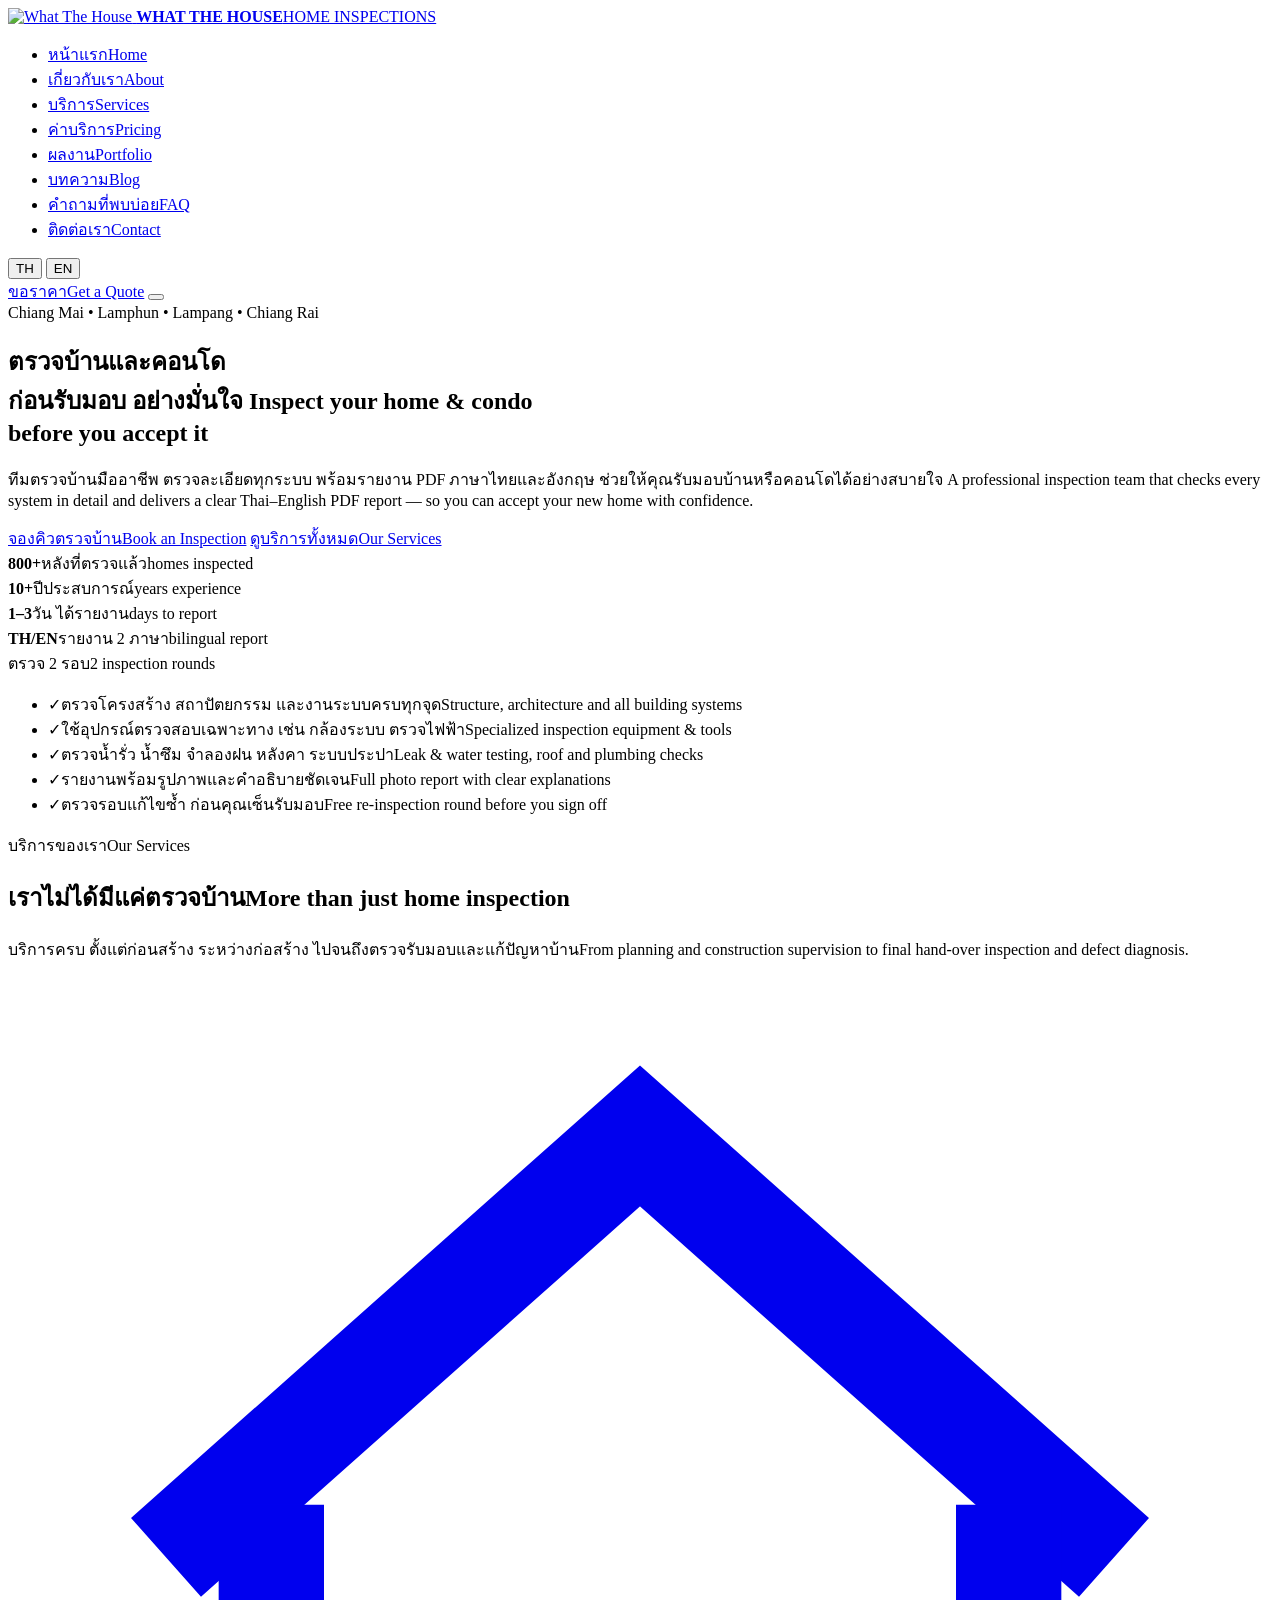
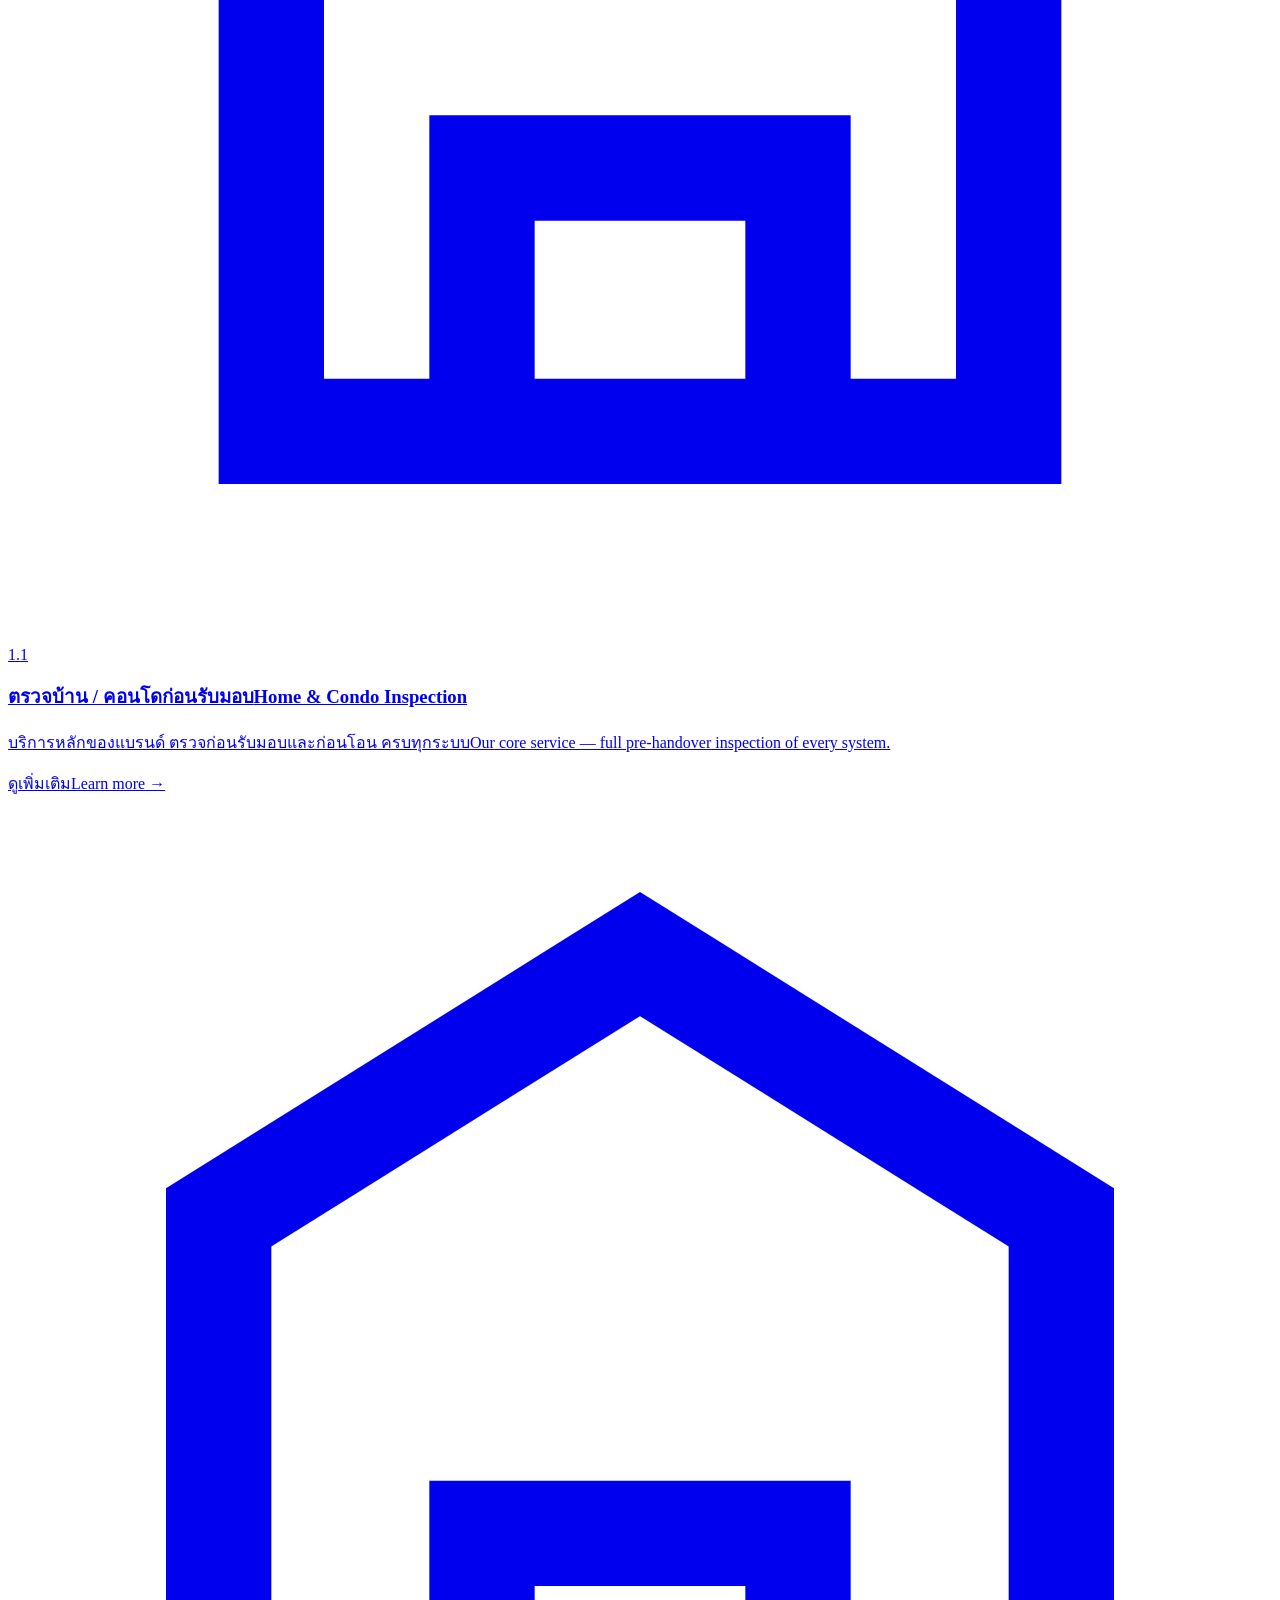
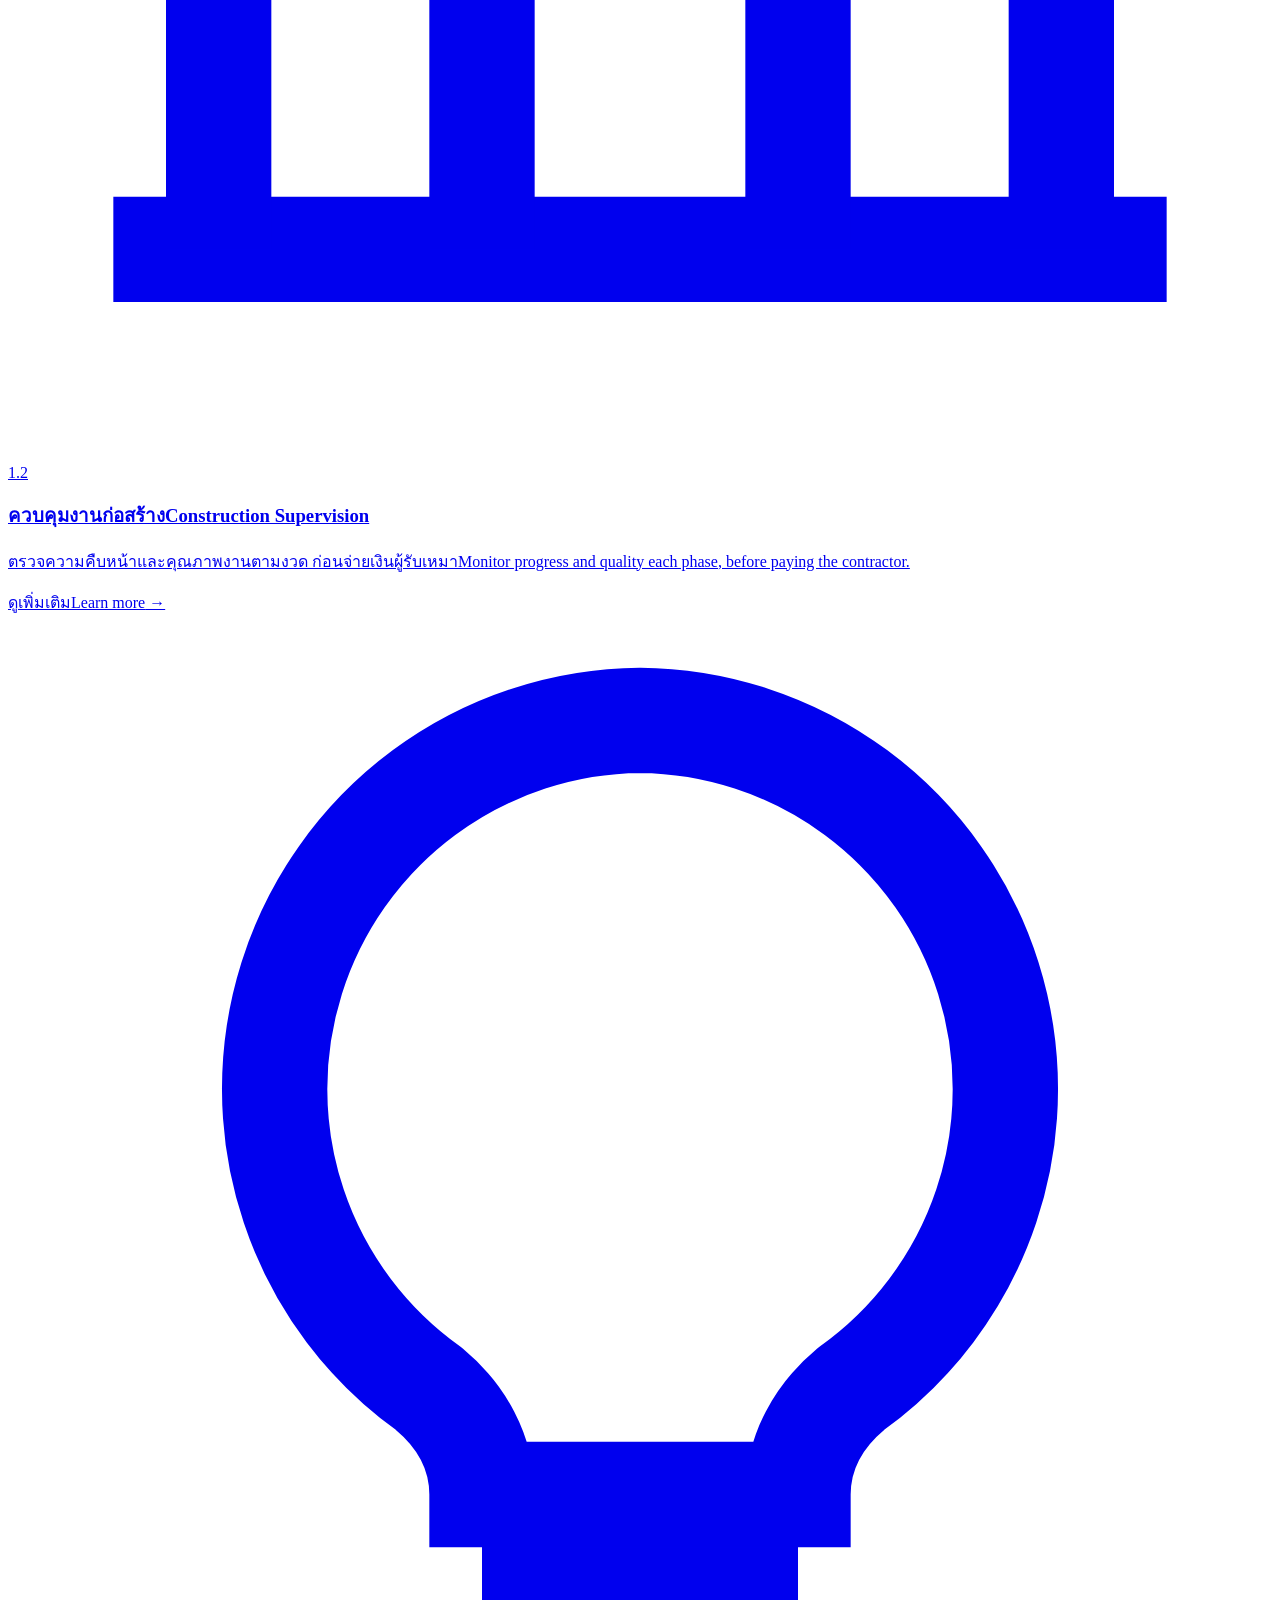
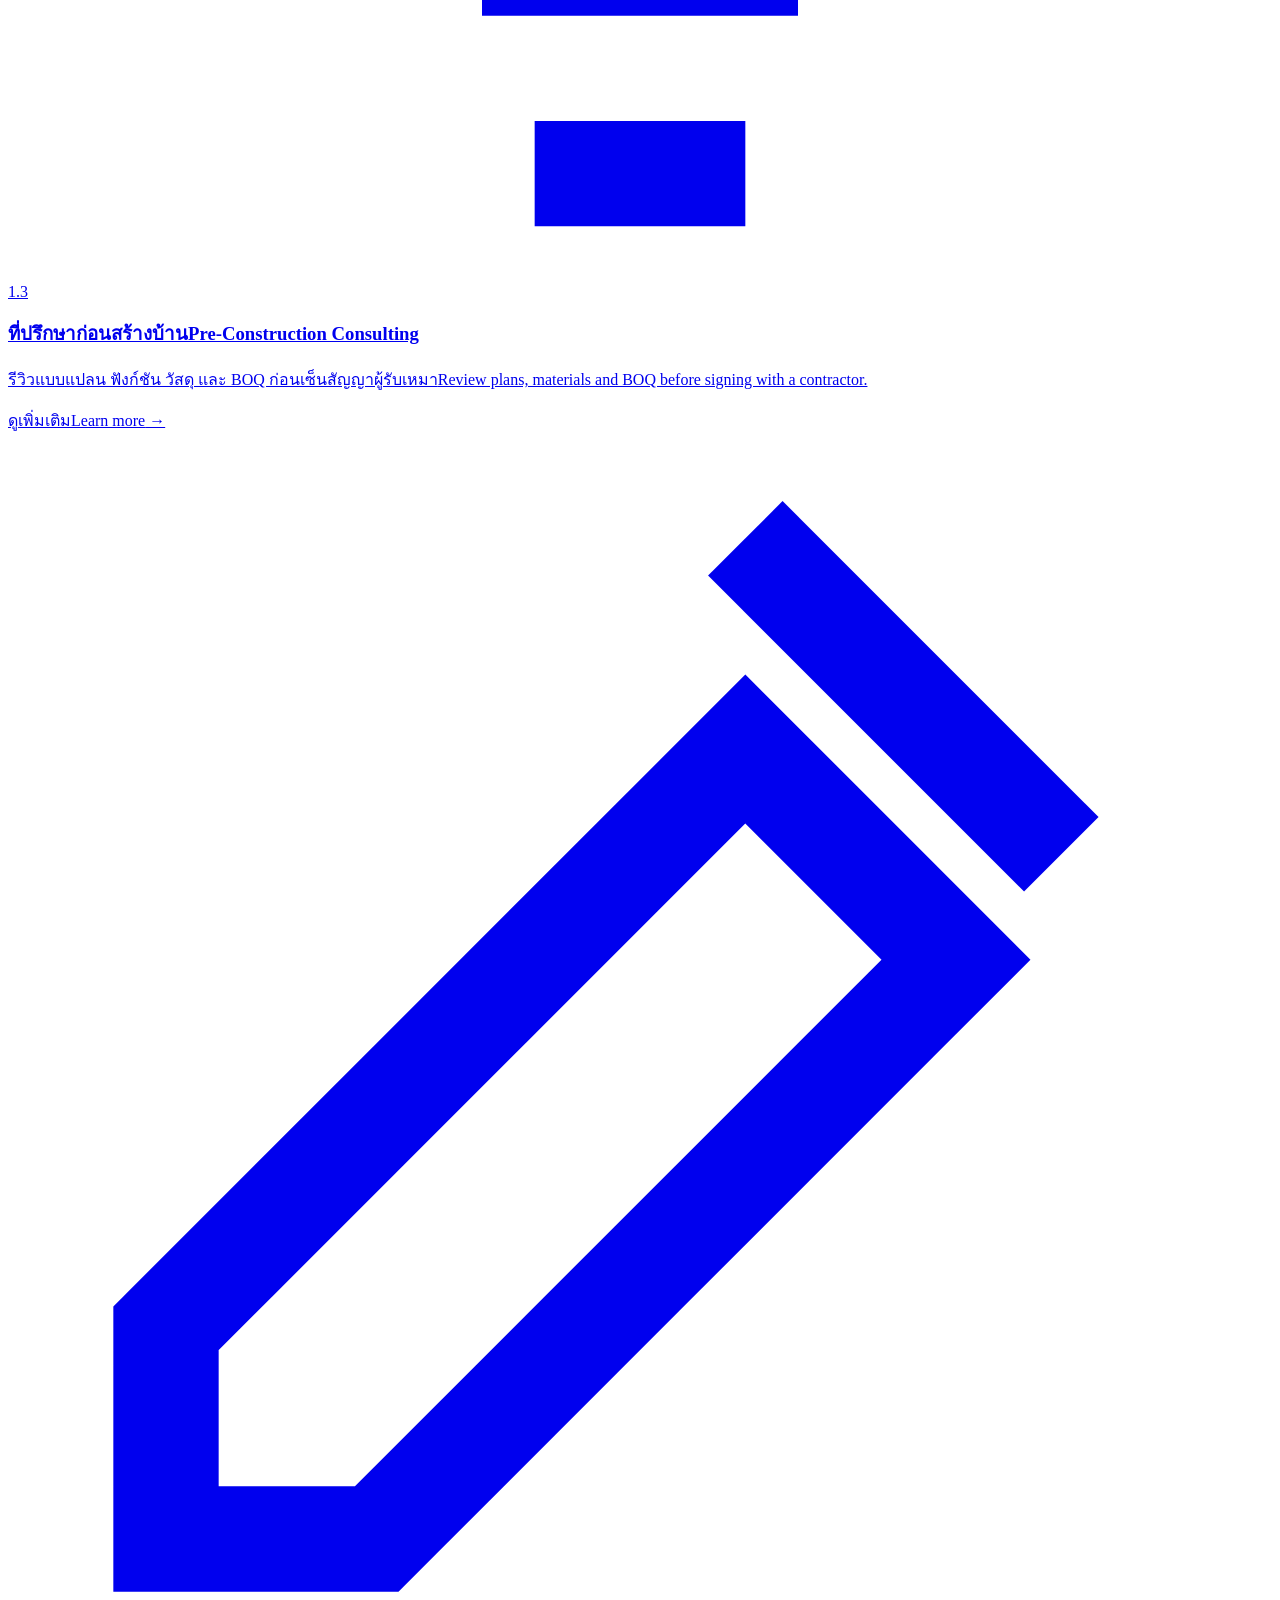
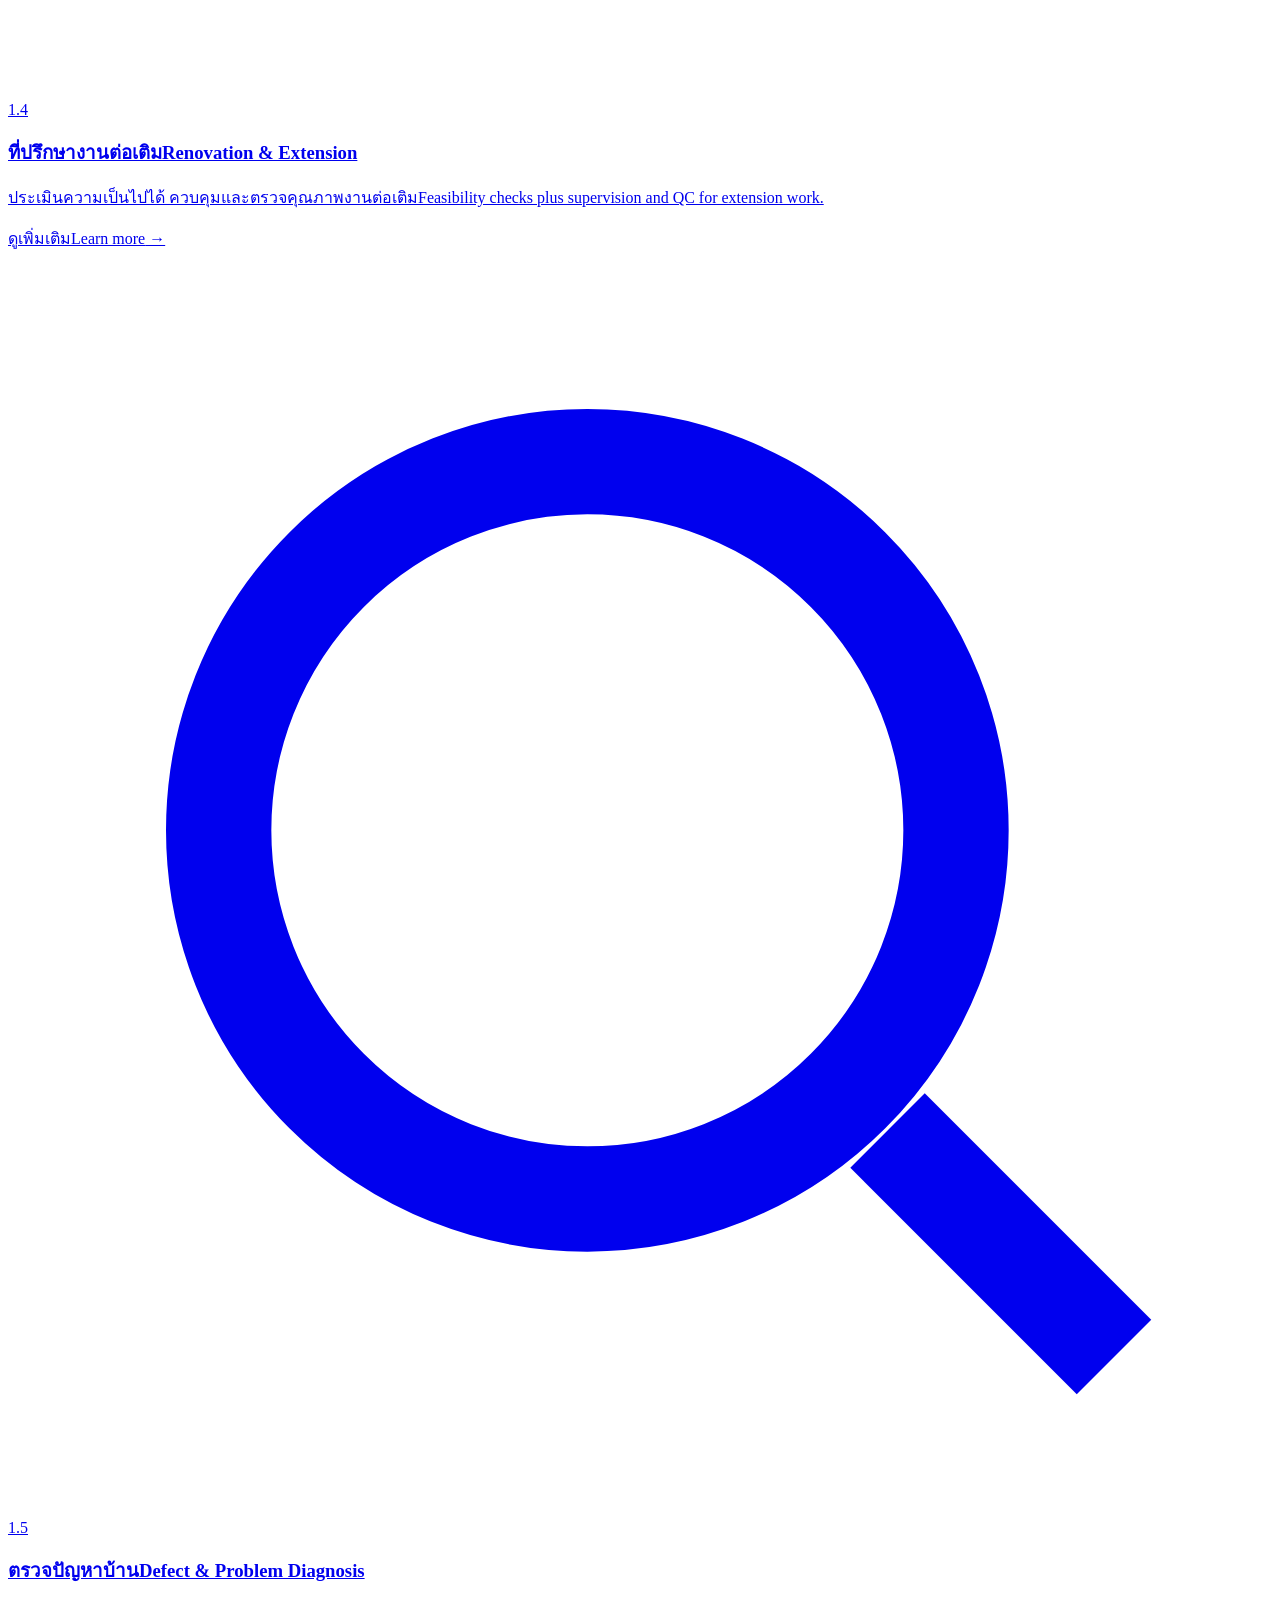
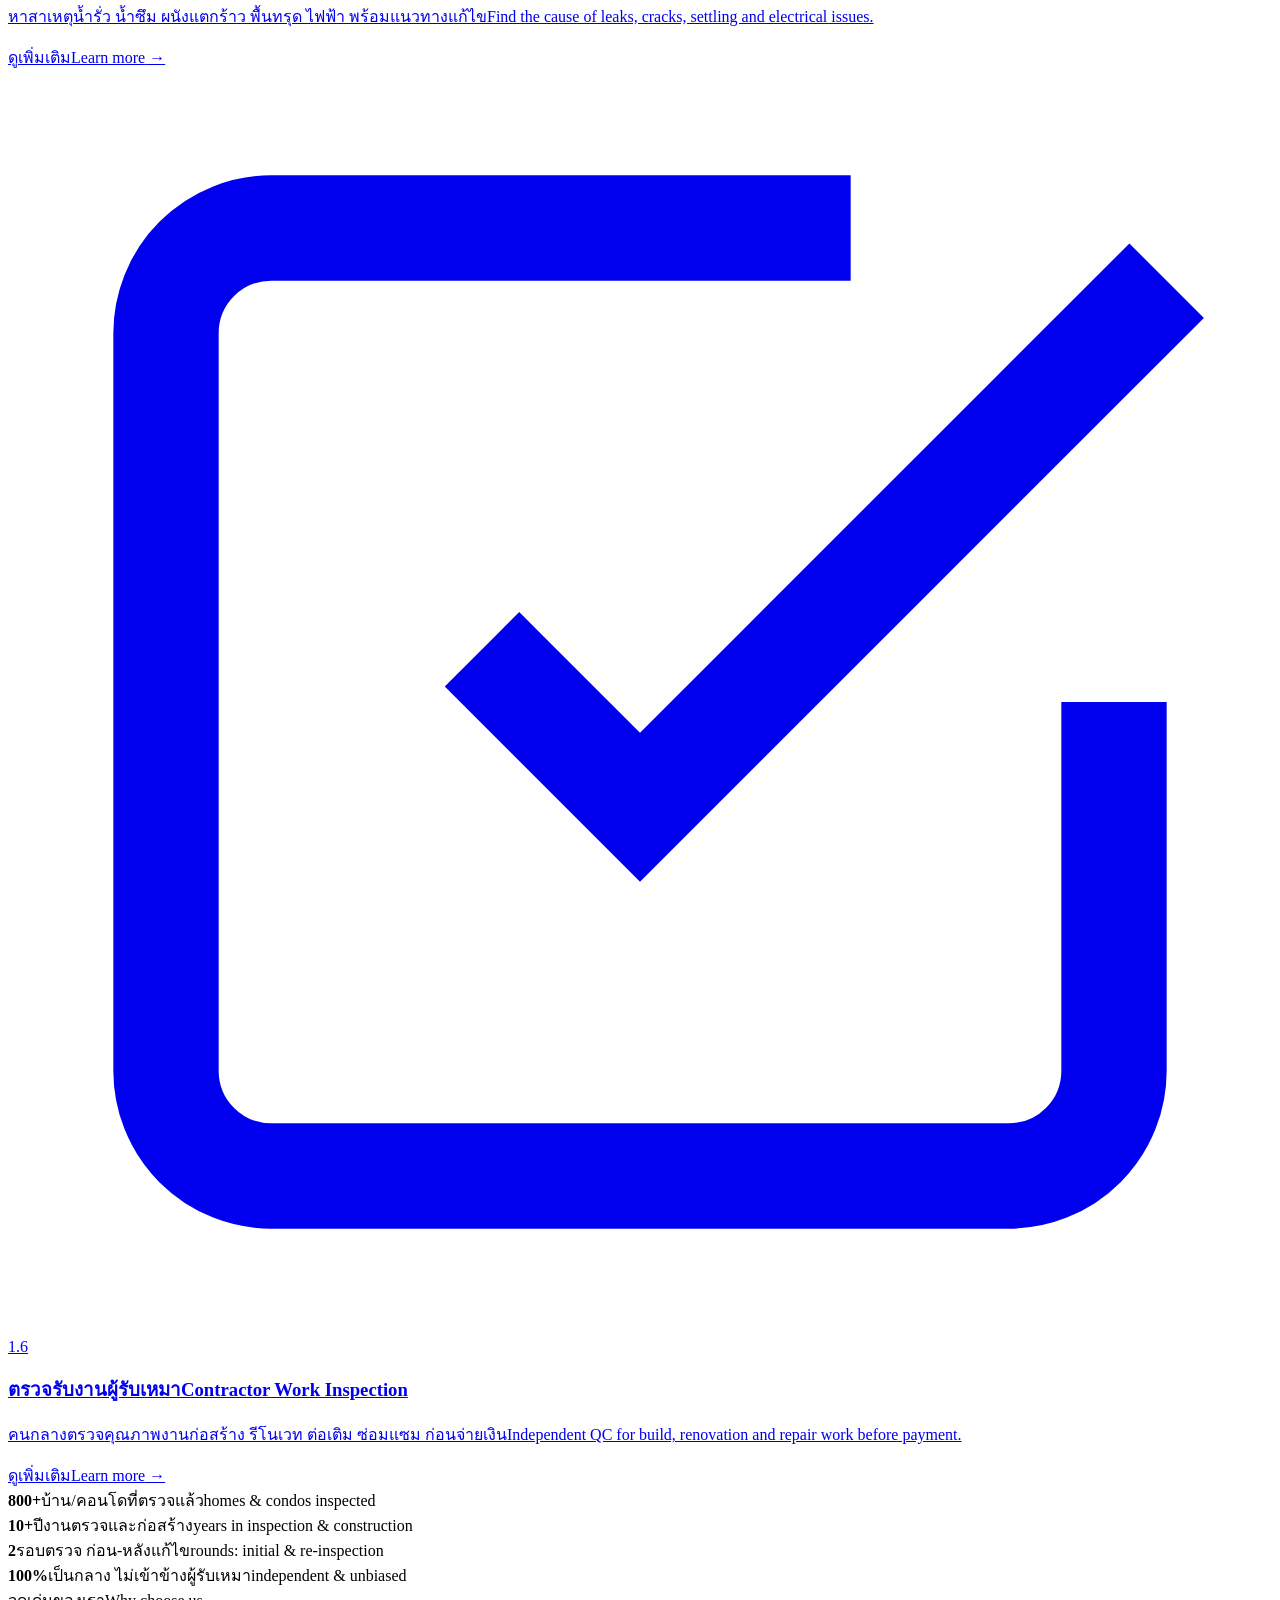
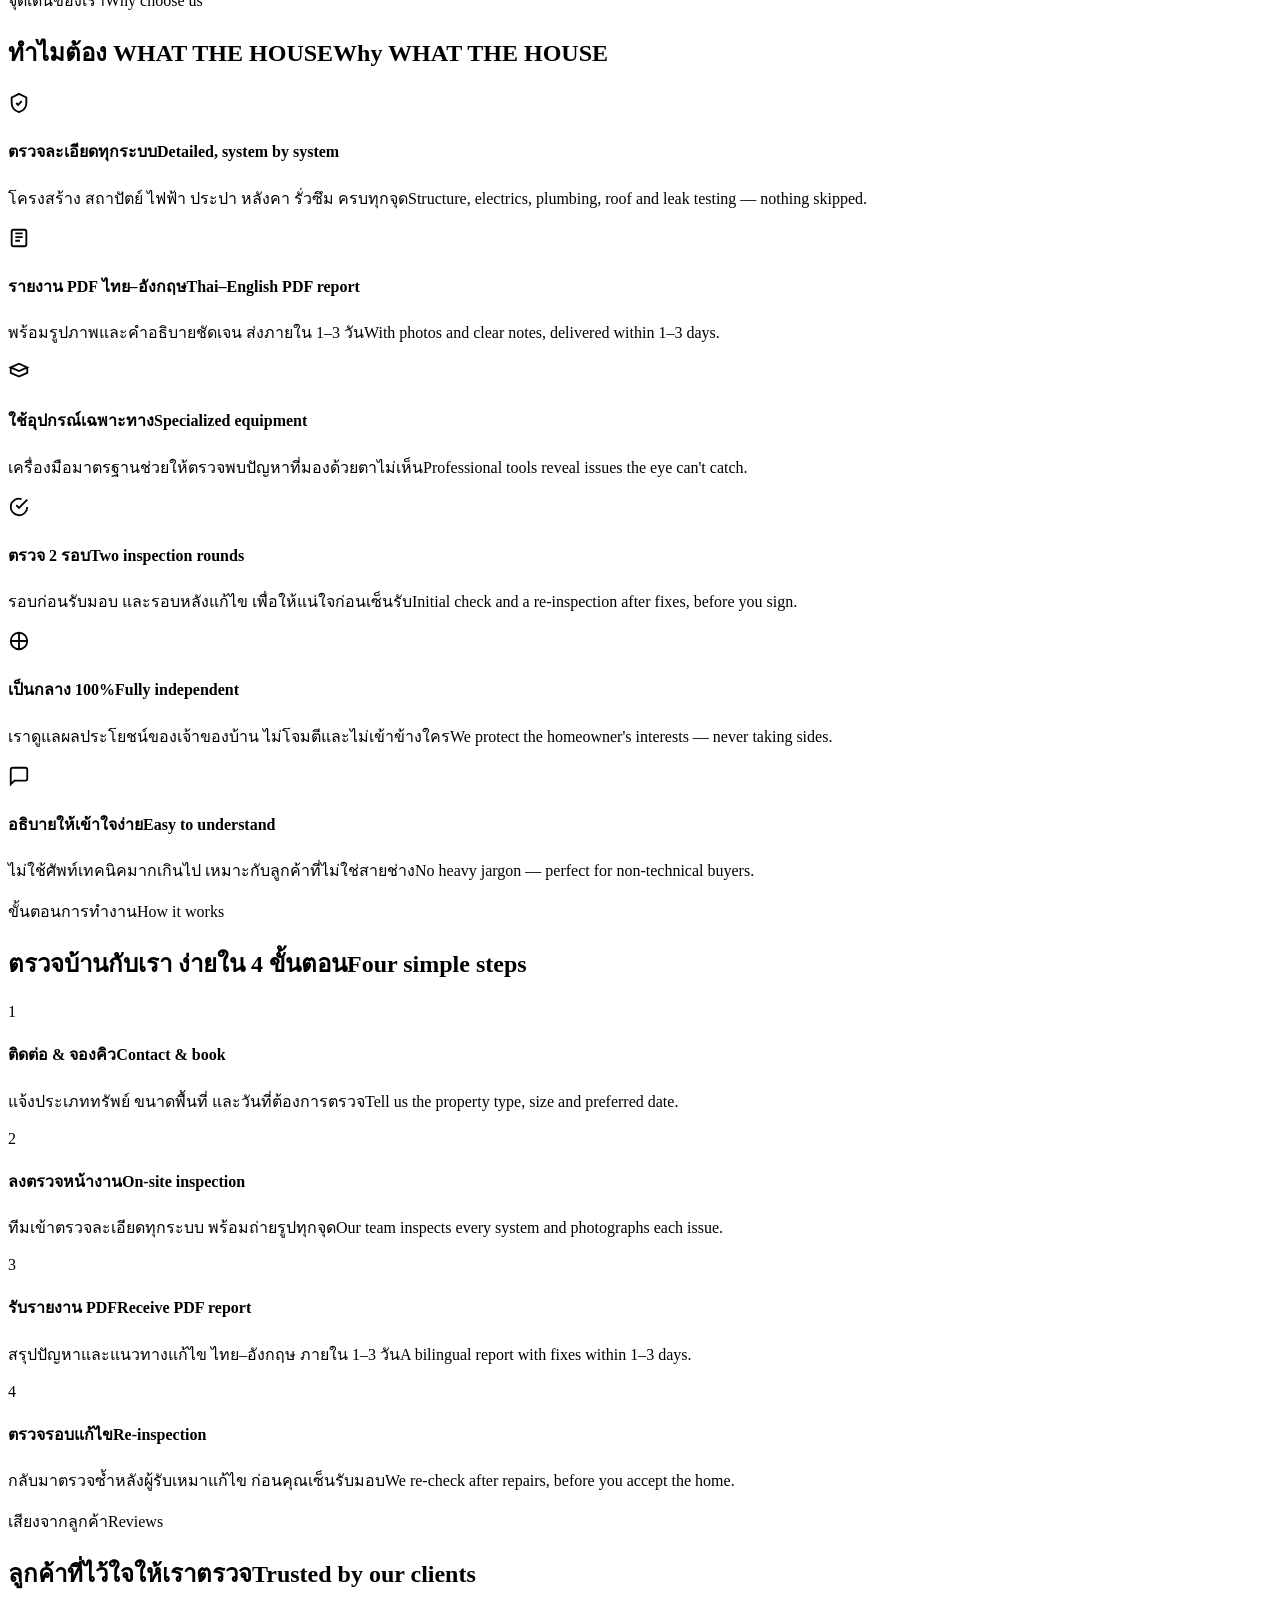
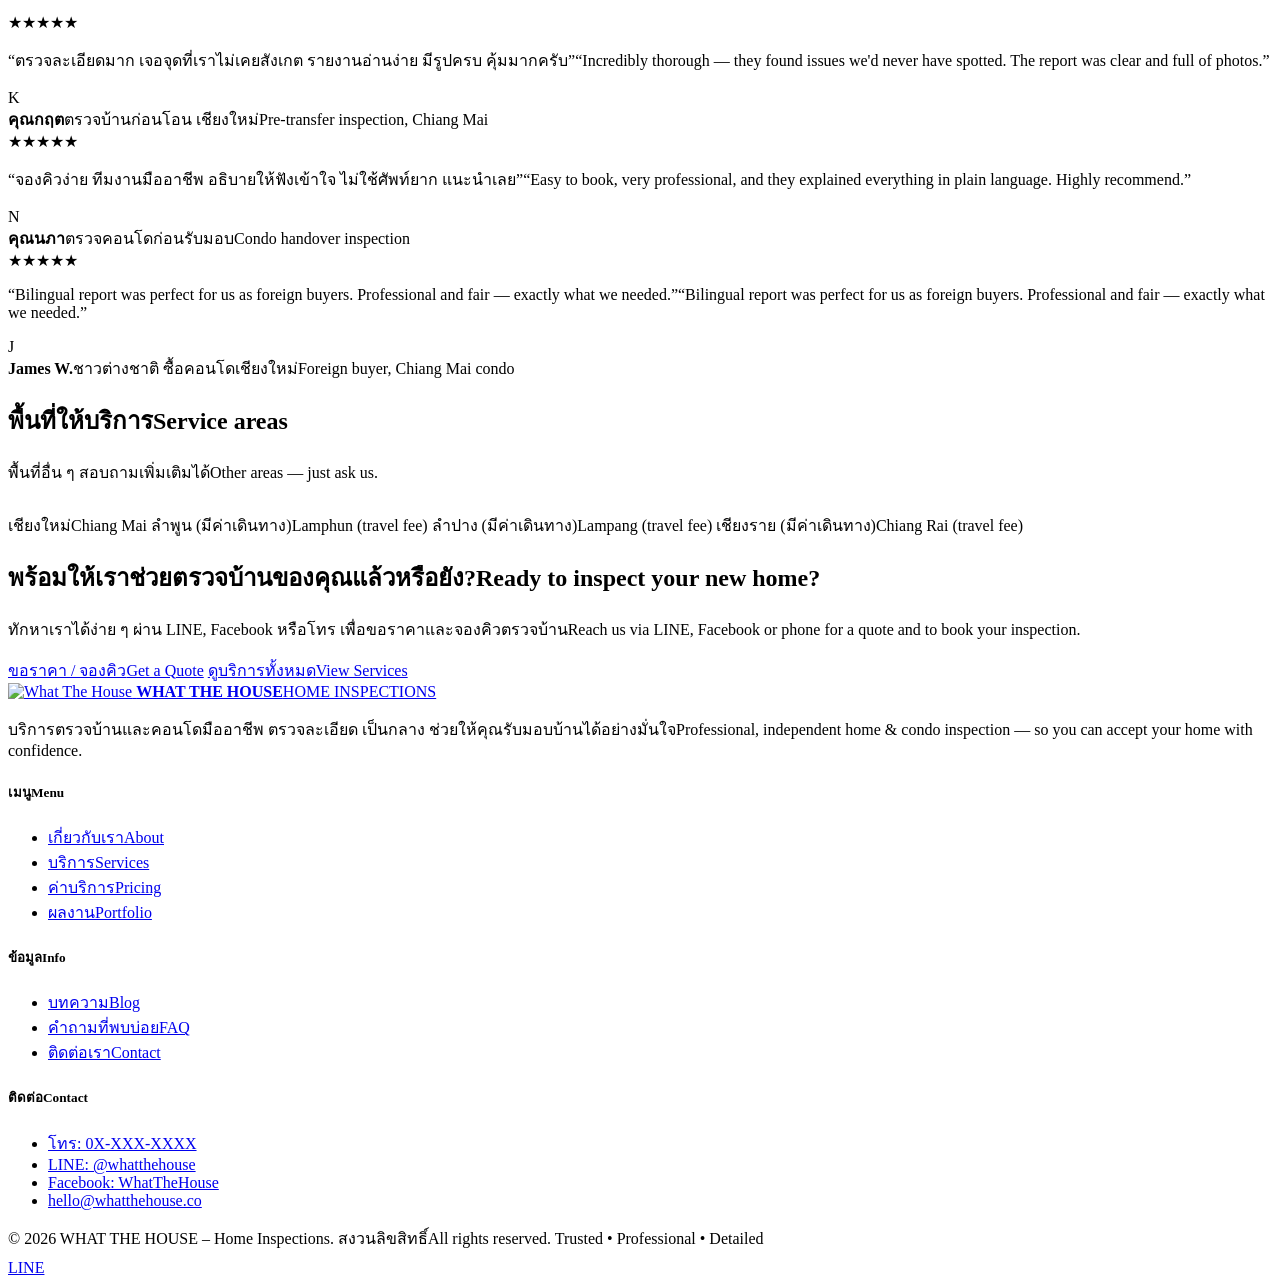
==== index.html @ 4c45efd2 "Add files via upload" ====
<!DOCTYPE html>
<html lang="th">
<head>
<meta charset="UTF-8">
<meta name="viewport" content="width=device-width, initial-scale=1">
<title>ตรวจบ้านเชียงใหม่ ตรวจคอนโด | WHAT THE HOUSE – Home Inspection Chiang Mai</title>
<meta name="description" content="WHAT THE HOUSE บริการตรวจบ้านและตรวจคอนโดก่อนรับมอบในเชียงใหม่ ลำพูน ลำปาง เชียงราย ตรวจละเอียดทุกระบบ รายงาน PDF ไทย-อังกฤษ ประสบการณ์ 800+ หลัง | Home & Condo Inspection Chiang Mai.">
<meta name="keywords" content="ตรวจบ้านเชียงใหม่, ตรวจคอนโดเชียงใหม่, ตรวจบ้านก่อนโอน, ตรวจรับบ้าน, Home Inspection Chiang Mai, Condo Inspection Chiang Mai">
<meta property="og:title" content="WHAT THE HOUSE – Home Inspection Chiang Mai">
<meta property="og:description" content="ตรวจบ้านและคอนโดก่อนรับมอบ ละเอียดทุกระบบ รายงานไทย-อังกฤษ">
<meta property="og:type" content="website">
<link rel="icon" href="assets/img/logo.svg" type="image/svg+xml">
<link rel="preconnect" href="https://fonts.googleapis.com">
<link rel="preconnect" href="https://fonts.gstatic.com" crossorigin>
<link href="https://fonts.googleapis.com/css2?family=Poppins:wght@400;500;600;700&family=Prompt:wght@400;500;600;700&display=swap" rel="stylesheet">
<link rel="stylesheet" href="assets/css/style.css">
<script type="application/ld+json">
{
  "@context":"https://schema.org",
  "@type":"LocalBusiness",
  "name":"WHAT THE HOUSE – Home Inspections",
  "description":"บริการตรวจบ้านและตรวจคอนโดก่อนรับมอบ ในเชียงใหม่และภาคเหนือ",
  "image":"assets/img/logo.svg",
  "areaServed":["Chiang Mai","Lamphun","Lampang","Chiang Rai"],
  "knowsLanguage":["th","en"],
  "telephone":"+66-00-000-0000",
  "address":{"@type":"PostalAddress","addressLocality":"Chiang Mai","addressCountry":"TH"},
  "slogan":"Trusted • Professional • Detailed"
}
</script>
</head>
<body>

<!-- ============ HEADER ============ -->
<header class="site-header">
  <div class="container nav">
    <a href="index.html" class="brand">
      <img src="assets/img/logo.svg" class="logo" alt="What The House">
      <span class="brand-text"><b>WHAT THE HOUSE</b><span>HOME INSPECTIONS</span></span>
    </a>
    <ul class="nav-links">
      <li><a href="index.html" class="active"><span class="lang-th">หน้าแรก</span><span class="lang-en">Home</span></a></li>
      <li><a href="about.html"><span class="lang-th">เกี่ยวกับเรา</span><span class="lang-en">About</span></a></li>
      <li><a href="services.html"><span class="lang-th">บริการ</span><span class="lang-en">Services</span></a></li>
      <li><a href="pricing.html"><span class="lang-th">ค่าบริการ</span><span class="lang-en">Pricing</span></a></li>
      <li><a href="portfolio.html"><span class="lang-th">ผลงาน</span><span class="lang-en">Portfolio</span></a></li>
      <li><a href="blog.html"><span class="lang-th">บทความ</span><span class="lang-en">Blog</span></a></li>
      <li><a href="faq.html"><span class="lang-th">คำถามที่พบบ่อย</span><span class="lang-en">FAQ</span></a></li>
      <li><a href="contact.html"><span class="lang-th">ติดต่อเรา</span><span class="lang-en">Contact</span></a></li>
    </ul>
    <div class="nav-right">
      <div class="lang-toggle">
        <button data-lang-btn="th">TH</button>
        <button data-lang-btn="en">EN</button>
      </div>
      <a href="contact.html" class="btn btn-primary nav-cta"><span class="lang-th">ขอราคา</span><span class="lang-en">Get a Quote</span></a>
      <button class="burger" aria-label="menu"><span></span><span></span><span></span></button>
    </div>
  </div>
</header>

<!-- ============ HERO ============ -->
<section class="hero">
  <div class="container hero-grid">
    <div>
      <span class="eyebrow">Chiang Mai • Lamphun • Lampang • Chiang Rai</span>
      <h1>
        <span class="lang-th">ตรวจบ้านและคอนโด<br>ก่อนรับมอบ อย่างมั่นใจ</span>
        <span class="lang-en block">Inspect your home & condo<br>before you accept it</span>
      </h1>
      <p class="lead">
        <span class="lang-th">ทีมตรวจบ้านมืออาชีพ ตรวจละเอียดทุกระบบ พร้อมรายงาน PDF ภาษาไทยและอังกฤษ ช่วยให้คุณรับมอบบ้านหรือคอนโดได้อย่างสบายใจ</span>
        <span class="lang-en block">A professional inspection team that checks every system in detail and delivers a clear Thai–English PDF report — so you can accept your new home with confidence.</span>
      </p>
      <div class="hero-cta">
        <a href="contact.html" class="btn btn-primary btn-lg"><span class="lang-th">จองคิวตรวจบ้าน</span><span class="lang-en">Book an Inspection</span></a>
        <a href="services.html" class="btn btn-outline btn-lg"><span class="lang-th">ดูบริการทั้งหมด</span><span class="lang-en">Our Services</span></a>
      </div>
      <div class="hero-trust">
        <div class="t"><b>800+</b><span class="lang-th">หลังที่ตรวจแล้ว</span><span class="lang-en">homes inspected</span></div>
        <div class="t"><b>10+</b><span class="lang-th">ปีประสบการณ์</span><span class="lang-en">years experience</span></div>
        <div class="t"><b>1–3</b><span class="lang-th">วัน ได้รายงาน</span><span class="lang-en">days to report</span></div>
        <div class="t"><b>TH/EN</b><span class="lang-th">รายงาน 2 ภาษา</span><span class="lang-en">bilingual report</span></div>
      </div>
    </div>
    <div class="hero-art">
      <span class="badge"><span class="lang-th">ตรวจ 2 รอบ</span><span class="lang-en">2 inspection rounds</span></span>
      <ul class="checklist">
        <li><span class="ic">✓</span><span class="lang-th">ตรวจโครงสร้าง สถาปัตยกรรม และงานระบบครบทุกจุด</span><span class="lang-en block">Structure, architecture and all building systems</span></li>
        <li><span class="ic">✓</span><span class="lang-th">ใช้อุปกรณ์ตรวจสอบเฉพาะทาง เช่น กล้องระบบ ตรวจไฟฟ้า</span><span class="lang-en block">Specialized inspection equipment & tools</span></li>
        <li><span class="ic">✓</span><span class="lang-th">ตรวจน้ำรั่ว น้ำซึม จำลองฝน หลังคา ระบบประปา</span><span class="lang-en block">Leak & water testing, roof and plumbing checks</span></li>
        <li><span class="ic">✓</span><span class="lang-th">รายงานพร้อมรูปภาพและคำอธิบายชัดเจน</span><span class="lang-en block">Full photo report with clear explanations</span></li>
        <li><span class="ic">✓</span><span class="lang-th">ตรวจรอบแก้ไขซ้ำ ก่อนคุณเซ็นรับมอบ</span><span class="lang-en block">Free re-inspection round before you sign off</span></li>
      </ul>
    </div>
  </div>
</section>

<!-- ============ SERVICES (6 cards) ============ -->
<section class="section" id="services">
  <div class="container">
    <div class="section-head">
      <span class="eyebrow"><span class="lang-th">บริการของเรา</span><span class="lang-en">Our Services</span></span>
      <h2 class="section-title"><span class="lang-th">เราไม่ได้มีแค่ตรวจบ้าน</span><span class="lang-en">More than just home inspection</span></h2>
      <p><span class="lang-th">บริการครบ ตั้งแต่ก่อนสร้าง ระหว่างก่อสร้าง ไปจนถึงตรวจรับมอบและแก้ปัญหาบ้าน</span><span class="lang-en">From planning and construction supervision to final hand-over inspection and defect diagnosis.</span></p>
    </div>
    <div class="grid grid-3">

      <a class="card" href="services.html#s1">
        <div class="svc-ic"><svg viewBox="0 0 24 24" fill="none" stroke="currentColor" stroke-width="2"><path d="M3 11l9-8 9 8"/><path d="M5 10v10h14V10"/><path d="M9 21v-6h6v6"/></svg></div>
        <span class="num">1.1</span>
        <h3><span class="lang-th">ตรวจบ้าน / คอนโดก่อนรับมอบ</span><span class="lang-en">Home & Condo Inspection</span></h3>
        <p><span class="lang-th">บริการหลักของแบรนด์ ตรวจก่อนรับมอบและก่อนโอน ครบทุกระบบ</span><span class="lang-en">Our core service — full pre-handover inspection of every system.</span></p>
        <span class="more"><span class="lang-th">ดูเพิ่มเติม</span><span class="lang-en">Learn more</span> →</span>
      </a>

      <a class="card" href="services.html#s2">
        <div class="svc-ic"><svg viewBox="0 0 24 24" fill="none" stroke="currentColor" stroke-width="2"><path d="M2 20h20"/><path d="M4 20V8l8-5 8 5v12"/><path d="M9 20v-6h6v6"/></svg></div>
        <span class="num">1.2</span>
        <h3><span class="lang-th">ควบคุมงานก่อสร้าง</span><span class="lang-en">Construction Supervision</span></h3>
        <p><span class="lang-th">ตรวจความคืบหน้าและคุณภาพงานตามงวด ก่อนจ่ายเงินผู้รับเหมา</span><span class="lang-en">Monitor progress and quality each phase, before paying the contractor.</span></p>
        <span class="more"><span class="lang-th">ดูเพิ่มเติม</span><span class="lang-en">Learn more</span> →</span>
      </a>

      <a class="card" href="services.html#s3">
        <div class="svc-ic"><svg viewBox="0 0 24 24" fill="none" stroke="currentColor" stroke-width="2"><path d="M9 18h6"/><path d="M10 22h4"/><path d="M12 2a7 7 0 0 0-4 12.7c.6.5 1 1.2 1 2h6c0-.8.4-1.5 1-2A7 7 0 0 0 12 2z"/></svg></div>
        <span class="num">1.3</span>
        <h3><span class="lang-th">ที่ปรึกษาก่อนสร้างบ้าน</span><span class="lang-en">Pre-Construction Consulting</span></h3>
        <p><span class="lang-th">รีวิวแบบแปลน ฟังก์ชัน วัสดุ และ BOQ ก่อนเซ็นสัญญาผู้รับเหมา</span><span class="lang-en">Review plans, materials and BOQ before signing with a contractor.</span></p>
        <span class="more"><span class="lang-th">ดูเพิ่มเติม</span><span class="lang-en">Learn more</span> →</span>
      </a>

      <a class="card" href="services.html#s4">
        <div class="svc-ic"><svg viewBox="0 0 24 24" fill="none" stroke="currentColor" stroke-width="2"><path d="M14 2l6 6"/><path d="M3 17l11-11 4 4L7 21H3z"/></svg></div>
        <span class="num">1.4</span>
        <h3><span class="lang-th">ที่ปรึกษางานต่อเติม</span><span class="lang-en">Renovation & Extension</span></h3>
        <p><span class="lang-th">ประเมินความเป็นไปได้ ควบคุมและตรวจคุณภาพงานต่อเติม</span><span class="lang-en">Feasibility checks plus supervision and QC for extension work.</span></p>
        <span class="more"><span class="lang-th">ดูเพิ่มเติม</span><span class="lang-en">Learn more</span> →</span>
      </a>

      <a class="card" href="services.html#s5">
        <div class="svc-ic"><svg viewBox="0 0 24 24" fill="none" stroke="currentColor" stroke-width="2"><circle cx="11" cy="11" r="7"/><path d="M21 21l-4.3-4.3"/></svg></div>
        <span class="num">1.5</span>
        <h3><span class="lang-th">ตรวจปัญหาบ้าน</span><span class="lang-en">Defect & Problem Diagnosis</span></h3>
        <p><span class="lang-th">หาสาเหตุน้ำรั่ว น้ำซึม ผนังแตกร้าว พื้นทรุด ไฟฟ้า พร้อมแนวทางแก้ไข</span><span class="lang-en">Find the cause of leaks, cracks, settling and electrical issues.</span></p>
        <span class="more"><span class="lang-th">ดูเพิ่มเติม</span><span class="lang-en">Learn more</span> →</span>
      </a>

      <a class="card" href="services.html#s6">
        <div class="svc-ic"><svg viewBox="0 0 24 24" fill="none" stroke="currentColor" stroke-width="2"><path d="M9 11l3 3L22 4"/><path d="M21 12v7a2 2 0 0 1-2 2H5a2 2 0 0 1-2-2V5a2 2 0 0 1 2-2h11"/></svg></div>
        <span class="num">1.6</span>
        <h3><span class="lang-th">ตรวจรับงานผู้รับเหมา</span><span class="lang-en">Contractor Work Inspection</span></h3>
        <p><span class="lang-th">คนกลางตรวจคุณภาพงานก่อสร้าง รีโนเวท ต่อเติม ซ่อมแซม ก่อนจ่ายเงิน</span><span class="lang-en">Independent QC for build, renovation and repair work before payment.</span></p>
        <span class="more"><span class="lang-th">ดูเพิ่มเติม</span><span class="lang-en">Learn more</span> →</span>
      </a>

    </div>
  </div>
</section>

<!-- ============ STATS (navy band) ============ -->
<section class="section tight navy">
  <div class="container">
    <div class="stats">
      <div class="s"><b>800+</b><span class="lang-th">บ้าน/คอนโดที่ตรวจแล้ว</span><span class="lang-en">homes & condos inspected</span></div>
      <div class="s"><b>10+</b><span class="lang-th">ปีงานตรวจและก่อสร้าง</span><span class="lang-en">years in inspection & construction</span></div>
      <div class="s"><b>2</b><span class="lang-th">รอบตรวจ ก่อน-หลังแก้ไข</span><span class="lang-en">rounds: initial & re-inspection</span></div>
      <div class="s"><b>100%</b><span class="lang-th">เป็นกลาง ไม่เข้าข้างผู้รับเหมา</span><span class="lang-en">independent & unbiased</span></div>
    </div>
  </div>
</section>

<!-- ============ WHY US ============ -->
<section class="section soft">
  <div class="container">
    <div class="section-head">
      <span class="eyebrow"><span class="lang-th">จุดเด่นของเรา</span><span class="lang-en">Why choose us</span></span>
      <h2 class="section-title"><span class="lang-th">ทำไมต้อง WHAT THE HOUSE</span><span class="lang-en">Why WHAT THE HOUSE</span></h2>
    </div>
    <div class="grid grid-3">
      <div class="feat"><div class="fic"><svg viewBox="0 0 24 24" width="22" fill="none" stroke="currentColor" stroke-width="2"><path d="M12 2l8 4v6c0 5-3.4 8.5-8 10-4.6-1.5-8-5-8-10V6z"/><path d="M9 12l2 2 4-4"/></svg></div>
        <div><h4><span class="lang-th">ตรวจละเอียดทุกระบบ</span><span class="lang-en">Detailed, system by system</span></h4><p><span class="lang-th">โครงสร้าง สถาปัตย์ ไฟฟ้า ประปา หลังคา รั่วซึม ครบทุกจุด</span><span class="lang-en">Structure, electrics, plumbing, roof and leak testing — nothing skipped.</span></p></div></div>

      <div class="feat"><div class="fic"><svg viewBox="0 0 24 24" width="22" fill="none" stroke="currentColor" stroke-width="2"><rect x="4" y="3" width="16" height="18" rx="2"/><path d="M8 7h8M8 11h8M8 15h5"/></svg></div>
        <div><h4><span class="lang-th">รายงาน PDF ไทย–อังกฤษ</span><span class="lang-en">Thai–English PDF report</span></h4><p><span class="lang-th">พร้อมรูปภาพและคำอธิบายชัดเจน ส่งภายใน 1–3 วัน</span><span class="lang-en">With photos and clear notes, delivered within 1–3 days.</span></p></div></div>

      <div class="feat"><div class="fic"><svg viewBox="0 0 24 24" width="22" fill="none" stroke="currentColor" stroke-width="2"><path d="M3 7l9-4 9 4-9 4z"/><path d="M3 7v6l9 4 9-4V7"/></svg></div>
        <div><h4><span class="lang-th">ใช้อุปกรณ์เฉพาะทาง</span><span class="lang-en">Specialized equipment</span></h4><p><span class="lang-th">เครื่องมือมาตรฐานช่วยให้ตรวจพบปัญหาที่มองด้วยตาไม่เห็น</span><span class="lang-en">Professional tools reveal issues the eye can't catch.</span></p></div></div>

      <div class="feat"><div class="fic"><svg viewBox="0 0 24 24" width="22" fill="none" stroke="currentColor" stroke-width="2"><path d="M21 12a9 9 0 1 1-6.2-8.6"/><path d="M21 4l-9 9-3-3"/></svg></div>
        <div><h4><span class="lang-th">ตรวจ 2 รอบ</span><span class="lang-en">Two inspection rounds</span></h4><p><span class="lang-th">รอบก่อนรับมอบ และรอบหลังแก้ไข เพื่อให้แน่ใจก่อนเซ็นรับ</span><span class="lang-en">Initial check and a re-inspection after fixes, before you sign.</span></p></div></div>

      <div class="feat"><div class="fic"><svg viewBox="0 0 24 24" width="22" fill="none" stroke="currentColor" stroke-width="2"><path d="M12 3v18M3 12h18"/><circle cx="12" cy="12" r="9"/></svg></div>
        <div><h4><span class="lang-th">เป็นกลาง 100%</span><span class="lang-en">Fully independent</span></h4><p><span class="lang-th">เราดูแลผลประโยชน์ของเจ้าของบ้าน ไม่โจมตีและไม่เข้าข้างใคร</span><span class="lang-en">We protect the homeowner's interests — never taking sides.</span></p></div></div>

      <div class="feat"><div class="fic"><svg viewBox="0 0 24 24" width="22" fill="none" stroke="currentColor" stroke-width="2"><path d="M21 15a2 2 0 0 1-2 2H7l-4 4V5a2 2 0 0 1 2-2h14a2 2 0 0 1 2 2z"/></svg></div>
        <div><h4><span class="lang-th">อธิบายให้เข้าใจง่าย</span><span class="lang-en">Easy to understand</span></h4><p><span class="lang-th">ไม่ใช้ศัพท์เทคนิคมากเกินไป เหมาะกับลูกค้าที่ไม่ใช่สายช่าง</span><span class="lang-en">No heavy jargon — perfect for non-technical buyers.</span></p></div></div>
    </div>
  </div>
</section>

<!-- ============ PROCESS ============ -->
<section class="section">
  <div class="container">
    <div class="section-head">
      <span class="eyebrow"><span class="lang-th">ขั้นตอนการทำงาน</span><span class="lang-en">How it works</span></span>
      <h2 class="section-title"><span class="lang-th">ตรวจบ้านกับเรา ง่ายใน 4 ขั้นตอน</span><span class="lang-en">Four simple steps</span></h2>
    </div>
    <div class="steps">
      <div class="step"><div class="n">1</div><h4><span class="lang-th">ติดต่อ & จองคิว</span><span class="lang-en">Contact & book</span></h4><p><span class="lang-th">แจ้งประเภททรัพย์ ขนาดพื้นที่ และวันที่ต้องการตรวจ</span><span class="lang-en">Tell us the property type, size and preferred date.</span></p></div>
      <div class="step"><div class="n">2</div><h4><span class="lang-th">ลงตรวจหน้างาน</span><span class="lang-en">On-site inspection</span></h4><p><span class="lang-th">ทีมเข้าตรวจละเอียดทุกระบบ พร้อมถ่ายรูปทุกจุด</span><span class="lang-en">Our team inspects every system and photographs each issue.</span></p></div>
      <div class="step"><div class="n">3</div><h4><span class="lang-th">รับรายงาน PDF</span><span class="lang-en">Receive PDF report</span></h4><p><span class="lang-th">สรุปปัญหาและแนวทางแก้ไข ไทย–อังกฤษ ภายใน 1–3 วัน</span><span class="lang-en">A bilingual report with fixes within 1–3 days.</span></p></div>
      <div class="step"><div class="n">4</div><h4><span class="lang-th">ตรวจรอบแก้ไข</span><span class="lang-en">Re-inspection</span></h4><p><span class="lang-th">กลับมาตรวจซ้ำหลังผู้รับเหมาแก้ไข ก่อนคุณเซ็นรับมอบ</span><span class="lang-en">We re-check after repairs, before you accept the home.</span></p></div>
    </div>
  </div>
</section>

<!-- ============ REVIEWS ============ -->
<section class="section soft">
  <div class="container">
    <div class="section-head">
      <span class="eyebrow"><span class="lang-th">เสียงจากลูกค้า</span><span class="lang-en">Reviews</span></span>
      <h2 class="section-title"><span class="lang-th">ลูกค้าที่ไว้ใจให้เราตรวจ</span><span class="lang-en">Trusted by our clients</span></h2>
    </div>
    <div class="grid grid-3">
      <div class="review"><div class="stars">★★★★★</div><p><span class="lang-th">“ตรวจละเอียดมาก เจอจุดที่เราไม่เคยสังเกต รายงานอ่านง่าย มีรูปครบ คุ้มมากครับ”</span><span class="lang-en">“Incredibly thorough — they found issues we'd never have spotted. The report was clear and full of photos.”</span></p><div class="who"><div class="av">K</div><div><b>คุณกฤต</b><span class="lang-th">ตรวจบ้านก่อนโอน เชียงใหม่</span><span class="lang-en">Pre-transfer inspection, Chiang Mai</span></div></div></div>
      <div class="review"><div class="stars">★★★★★</div><p><span class="lang-th">“จองคิวง่าย ทีมงานมืออาชีพ อธิบายให้ฟังเข้าใจ ไม่ใช้ศัพท์ยาก แนะนำเลย”</span><span class="lang-en">“Easy to book, very professional, and they explained everything in plain language. Highly recommend.”</span></p><div class="who"><div class="av">N</div><div><b>คุณนภา</b><span class="lang-th">ตรวจคอนโดก่อนรับมอบ</span><span class="lang-en">Condo handover inspection</span></div></div></div>
      <div class="review"><div class="stars">★★★★★</div><p><span class="lang-th">“Bilingual report was perfect for us as foreign buyers. Professional and fair — exactly what we needed.”</span><span class="lang-en">“Bilingual report was perfect for us as foreign buyers. Professional and fair — exactly what we needed.”</span></p><div class="who"><div class="av">J</div><div><b>James W.</b><span class="lang-th">ชาวต่างชาติ ซื้อคอนโดเชียงใหม่</span><span class="lang-en">Foreign buyer, Chiang Mai condo</span></div></div></div>
    </div>
  </div>
</section>

<!-- ============ AREAS ============ -->
<section class="section tight">
  <div class="container">
    <div class="section-head" style="margin-bottom:28px">
      <h2 class="section-title"><span class="lang-th">พื้นที่ให้บริการ</span><span class="lang-en">Service areas</span></h2>
      <p><span class="lang-th">พื้นที่อื่น ๆ สอบถามเพิ่มเติมได้</span><span class="lang-en">Other areas — just ask us.</span></p>
    </div>
    <div class="areas">
      <span class="area-chip"><span class="dot"></span><span class="lang-th">เชียงใหม่</span><span class="lang-en">Chiang Mai</span></span>
      <span class="area-chip"><span class="dot"></span><span class="lang-th">ลำพูน (มีค่าเดินทาง)</span><span class="lang-en">Lamphun (travel fee)</span></span>
      <span class="area-chip"><span class="dot"></span><span class="lang-th">ลำปาง (มีค่าเดินทาง)</span><span class="lang-en">Lampang (travel fee)</span></span>
      <span class="area-chip"><span class="dot"></span><span class="lang-th">เชียงราย (มีค่าเดินทาง)</span><span class="lang-en">Chiang Rai (travel fee)</span></span>
    </div>
  </div>
</section>

<!-- ============ CTA ============ -->
<section class="section">
  <div class="container">
    <div class="cta-band">
      <h2><span class="lang-th">พร้อมให้เราช่วยตรวจบ้านของคุณแล้วหรือยัง?</span><span class="lang-en">Ready to inspect your new home?</span></h2>
      <p><span class="lang-th">ทักหาเราได้ง่าย ๆ ผ่าน LINE, Facebook หรือโทร เพื่อขอราคาและจองคิวตรวจบ้าน</span><span class="lang-en">Reach us via LINE, Facebook or phone for a quote and to book your inspection.</span></p>
      <div class="btns">
        <a href="contact.html" class="btn btn-primary btn-lg"><span class="lang-th">ขอราคา / จองคิว</span><span class="lang-en">Get a Quote</span></a>
        <a href="services.html" class="btn btn-ghost btn-lg"><span class="lang-th">ดูบริการทั้งหมด</span><span class="lang-en">View Services</span></a>
      </div>
    </div>
  </div>
</section>

<!-- ============ FOOTER ============ -->
<footer class="footer">
  <div class="container">
    <div class="foot-grid">
      <div>
        <a href="index.html" class="brand">
          <img src="assets/img/logo.svg" class="logo" alt="What The House">
          <span class="brand-text"><b>WHAT THE HOUSE</b><span>HOME INSPECTIONS</span></span>
        </a>
        <p><span class="lang-th">บริการตรวจบ้านและคอนโดมืออาชีพ ตรวจละเอียด เป็นกลาง ช่วยให้คุณรับมอบบ้านได้อย่างมั่นใจ</span><span class="lang-en">Professional, independent home & condo inspection — so you can accept your home with confidence.</span></p>
      </div>
      <div class="foot-col">
        <h5><span class="lang-th">เมนู</span><span class="lang-en">Menu</span></h5>
        <ul>
          <li><a href="about.html"><span class="lang-th">เกี่ยวกับเรา</span><span class="lang-en">About</span></a></li>
          <li><a href="services.html"><span class="lang-th">บริการ</span><span class="lang-en">Services</span></a></li>
          <li><a href="pricing.html"><span class="lang-th">ค่าบริการ</span><span class="lang-en">Pricing</span></a></li>
          <li><a href="portfolio.html"><span class="lang-th">ผลงาน</span><span class="lang-en">Portfolio</span></a></li>
        </ul>
      </div>
      <div class="foot-col">
        <h5><span class="lang-th">ข้อมูล</span><span class="lang-en">Info</span></h5>
        <ul>
          <li><a href="blog.html"><span class="lang-th">บทความ</span><span class="lang-en">Blog</span></a></li>
          <li><a href="faq.html"><span class="lang-th">คำถามที่พบบ่อย</span><span class="lang-en">FAQ</span></a></li>
          <li><a href="contact.html"><span class="lang-th">ติดต่อเรา</span><span class="lang-en">Contact</span></a></li>
        </ul>
      </div>
      <div class="foot-col">
        <h5><span class="lang-th">ติดต่อ</span><span class="lang-en">Contact</span></h5>
        <ul>
          <li><a href="tel:+660000000000">โทร: 0X-XXX-XXXX</a></li>
          <li><a href="#">LINE: @whatthehouse</a></li>
          <li><a href="#">Facebook: WhatTheHouse</a></li>
          <li><a href="mailto:hello@whatthehouse.co">hello@whatthehouse.co</a></li>
        </ul>
      </div>
    </div>
    <div class="foot-bottom">
      <span>© 2026 WHAT THE HOUSE – Home Inspections. <span class="lang-th">สงวนลิขสิทธิ์</span><span class="lang-en">All rights reserved.</span></span>
      <span>Trusted • Professional • Detailed</span>
    </div>
  </div>
</footer>

<!-- floating contact -->
<div class="float-contact">
  <a href="#" class="fc-line" aria-label="LINE">LINE</a>
  <a href="tel:+660000000000" class="fc-call" aria-label="Call"><svg viewBox="0 0 24 24" width="22" fill="none" stroke="#fff" stroke-width="2"><path d="M22 16.9v3a2 2 0 0 1-2.2 2 19.8 19.8 0 0 1-8.6-3 19.5 19.5 0 0 1-6-6 19.8 19.8 0 0 1-3-8.6A2 2 0 0 1 4.1 2H7a2 2 0 0 1 2 1.7c.1 1 .4 1.9.7 2.8a2 2 0 0 1-.5 2.1L8 9.9a16 16 0 0 0 6 6l1.3-1.3a2 2 0 0 1 2.1-.4c.9.3 1.8.6 2.8.7A2 2 0 0 1 22 16.9z"/></svg></a>
</div>

<script src="assets/js/main.js"></script>
<script src="assets/js/cms.js"></script>
</body>
</html>
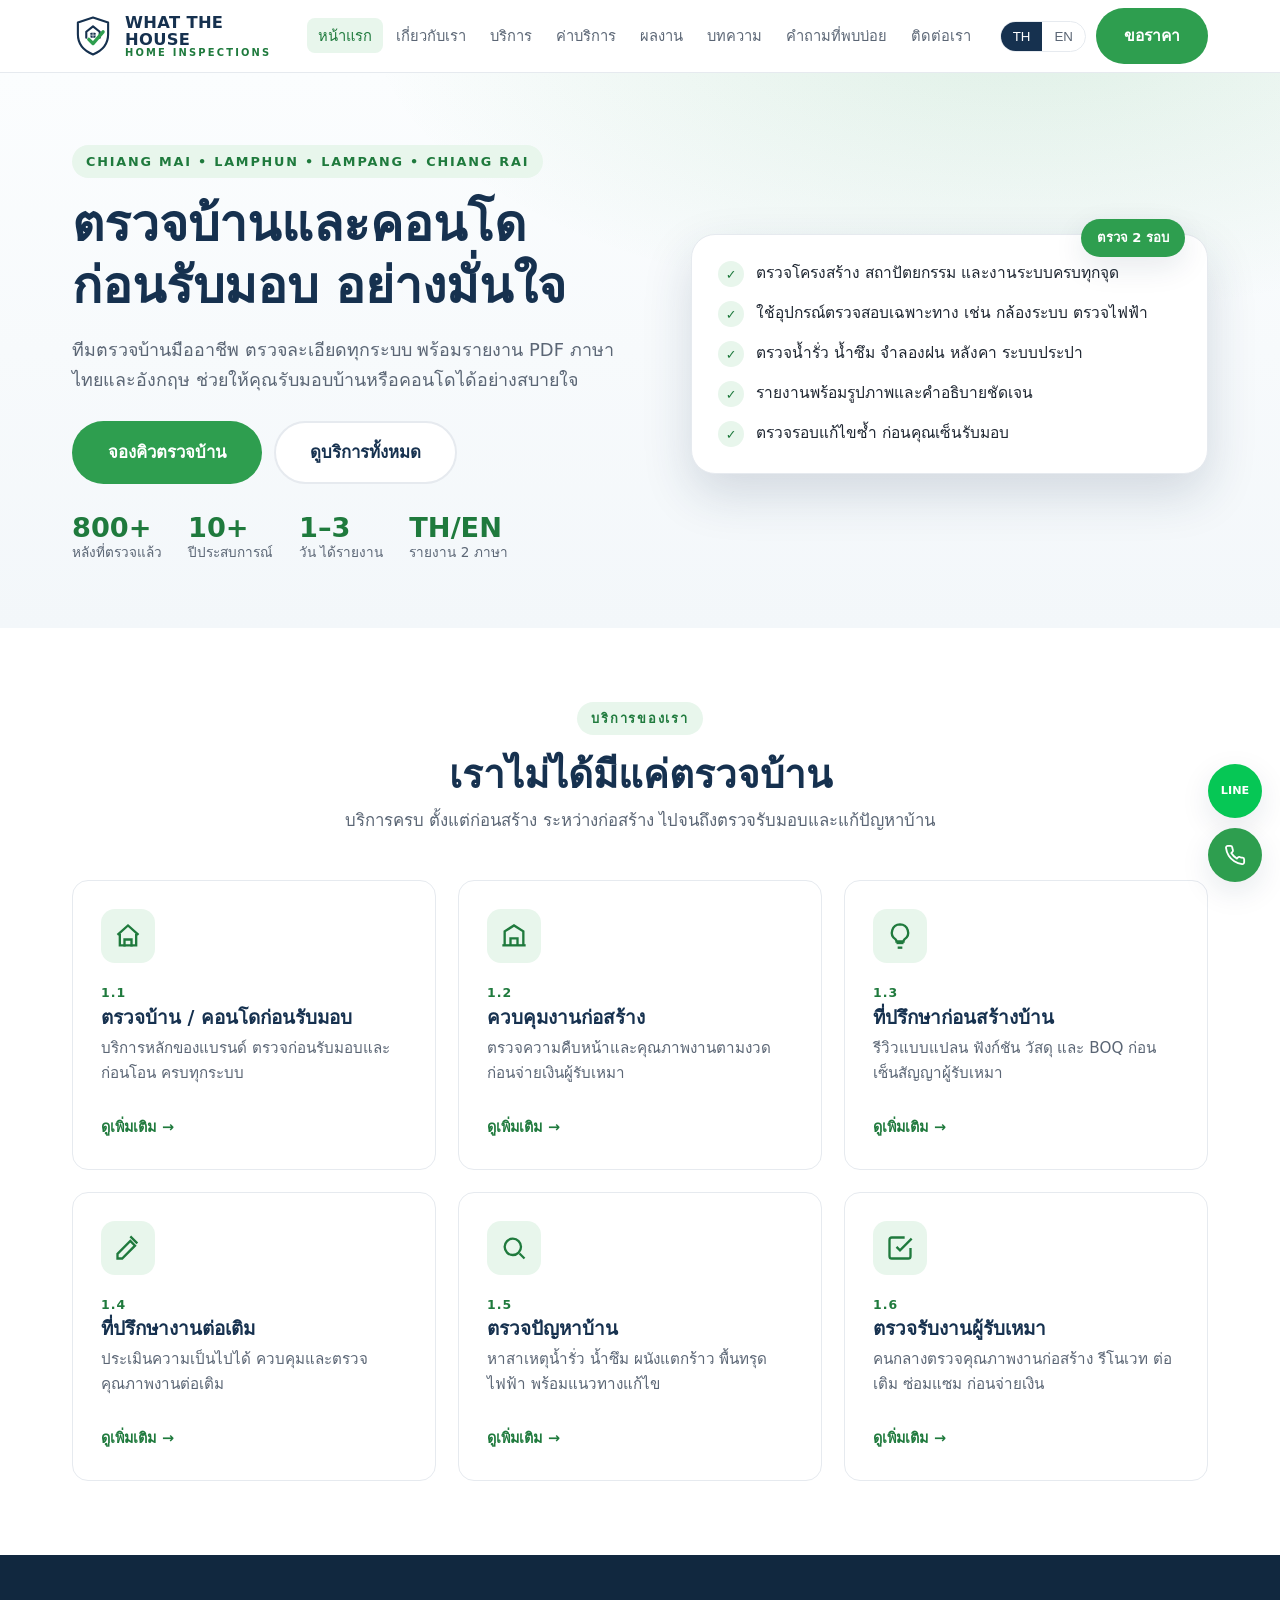
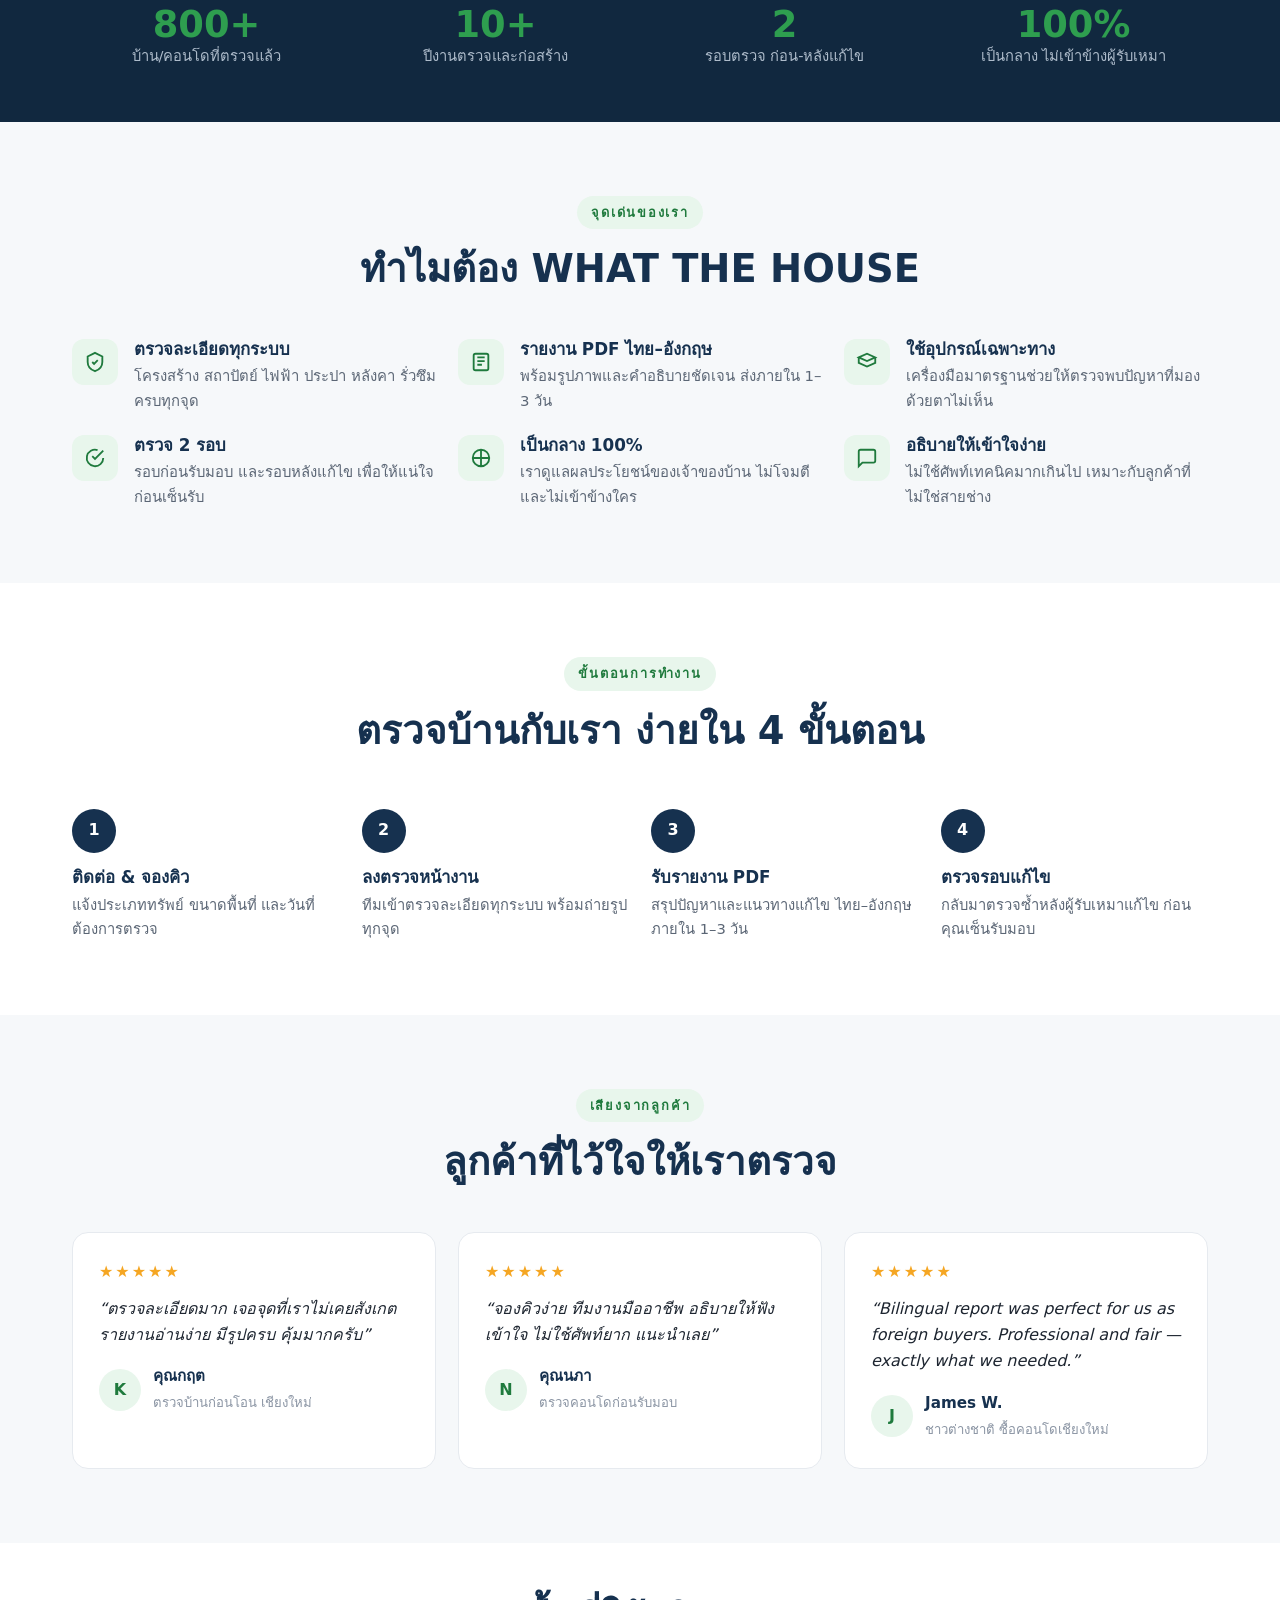
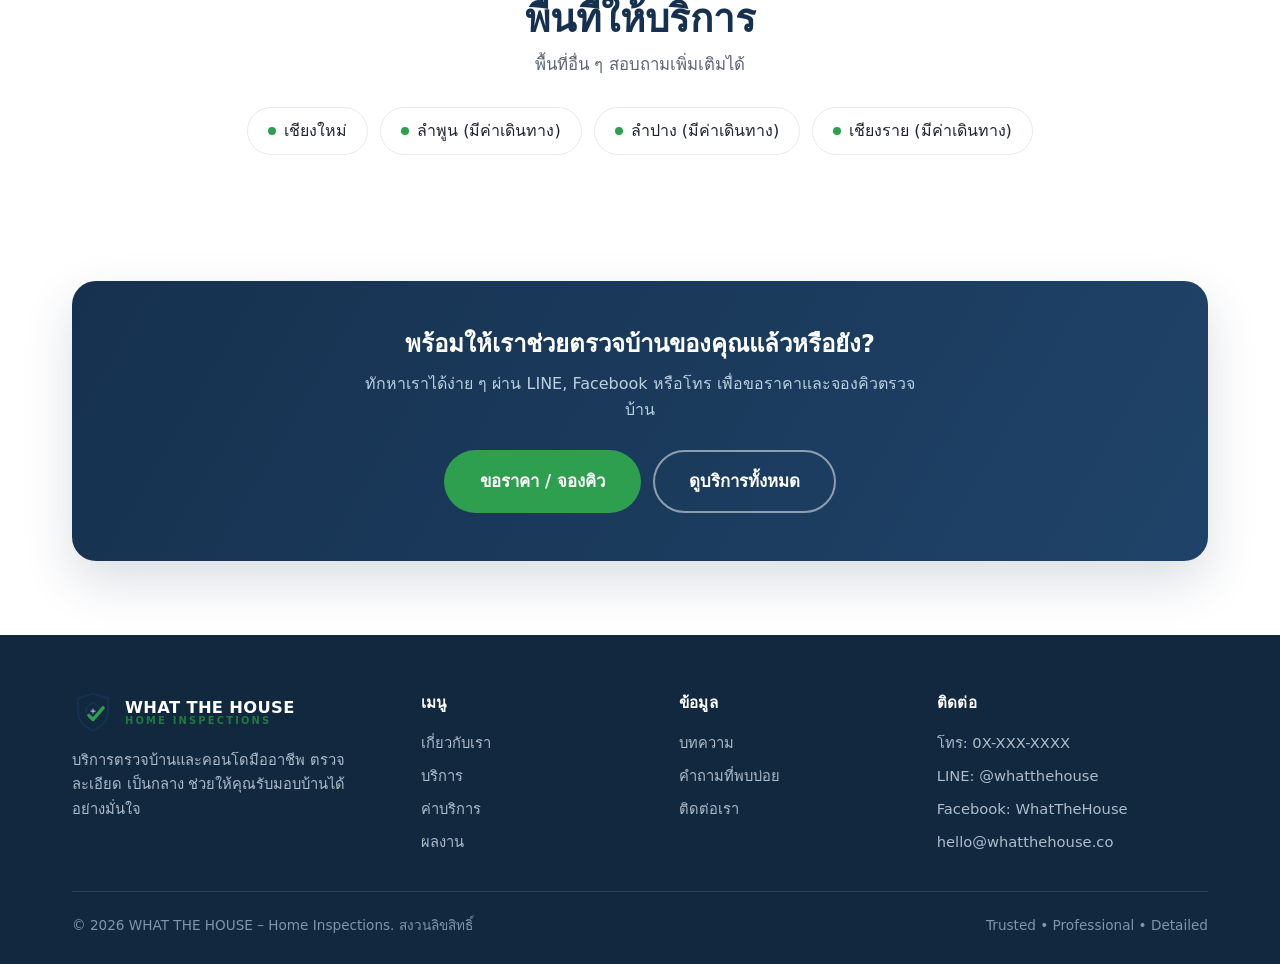
==== commit 5c726f78: "Add files via upload" ====
--- a/index.html
+++ b/index.html
@@ -313,5 +313,18 @@
 
 <script src="assets/js/main.js"></script>
 <script src="assets/js/cms.js"></script>
+<!-- Netlify Identity widget: รับลิงก์เชิญแอดมิน แล้วพาไปตั้งรหัส/เข้าหน้า /admin -->
+<script src="https://identity.netlify.com/v1/netlify-identity-widget.js"></script>
+<script>
+  if (window.netlifyIdentity) {
+    window.netlifyIdentity.on("init", function (user) {
+      if (!user) {
+        window.netlifyIdentity.on("login", function () {
+          document.location.href = "/admin/";
+        });
+      }
+    });
+  }
+</script>
 </body>
 </html>
--- a/assets/css/style.css
+++ b/assets/css/style.css
@@ -0,0 +1,352 @@
+/* =========================================================
+   WHAT THE HOUSE – HOME INSPECTIONS
+   Brand stylesheet
+   Green = trust/accuracy | Navy = professional | White = clean
+   Fonts: Prompt (TH) + Poppins (EN)
+   ========================================================= */
+
+:root{
+  --green:#2e9e4f;
+  --green-dark:#1f7a3d;
+  --green-soft:#e8f6ec;
+  --navy:#16314f;
+  --navy-2:#1f4368;
+  --ink:#1d2530;
+  --grey:#5b6675;
+  --grey-light:#8a94a3;
+  --line:#e6eaef;
+  --bg:#ffffff;
+  --bg-soft:#f6f8fa;
+  --bg-navy:#11283f;
+  --white:#ffffff;
+  --radius:16px;
+  --radius-sm:10px;
+  --shadow-sm:0 2px 10px rgba(22,49,79,.06);
+  --shadow:0 10px 30px rgba(22,49,79,.10);
+  --shadow-lg:0 20px 50px rgba(22,49,79,.16);
+  --maxw:1180px;
+  --font:"Poppins","Prompt",system-ui,-apple-system,"Segoe UI",sans-serif;
+}
+
+*{box-sizing:border-box}
+html{scroll-behavior:smooth}
+body{
+  margin:0;
+  font-family:var(--font);
+  color:var(--ink);
+  background:var(--bg);
+  line-height:1.65;
+  font-size:16px;
+  -webkit-font-smoothing:antialiased;
+}
+img{max-width:100%;display:block}
+a{color:inherit;text-decoration:none}
+
+/* ---------- language toggle visibility ---------- */
+.lang-en{display:none}
+body.en .lang-th{display:none}
+body.en .lang-en{display:inline}
+body.en .lang-en.block{display:block}
+.lang-en.block{display:none}
+
+/* ---------- layout ---------- */
+.container{max-width:var(--maxw);margin:0 auto;padding:0 22px}
+.section{padding:74px 0}
+.section.tight{padding:52px 0}
+.section.soft{background:var(--bg-soft)}
+.section.navy{background:var(--bg-navy);color:#dfe7ef}
+
+.eyebrow{
+  display:inline-block;font-weight:600;font-size:.8rem;letter-spacing:.14em;
+  text-transform:uppercase;color:var(--green-dark);
+  background:var(--green-soft);padding:6px 14px;border-radius:50px;margin-bottom:16px;
+}
+.navy .eyebrow{background:rgba(46,158,79,.18);color:#7fe39a}
+h1,h2,h3,h4{line-height:1.25;color:var(--navy);margin:0 0 .5em;font-weight:700}
+.navy h1,.navy h2,.navy h3{color:#fff}
+h1{font-size:clamp(2rem,5vw,3.1rem)}
+h2.section-title{font-size:clamp(1.6rem,3.6vw,2.4rem);margin-bottom:.2em}
+.section-head{max-width:680px;margin:0 auto 46px;text-align:center}
+.section-head p{color:var(--grey);font-size:1.05rem;margin:0}
+.navy .section-head p{color:#aebccb}
+.lead{font-size:1.12rem;color:var(--grey)}
+
+/* ---------- buttons ---------- */
+.btn{
+  display:inline-flex;align-items:center;gap:9px;justify-content:center;
+  font-weight:600;font-size:.98rem;padding:13px 26px;border-radius:50px;
+  border:2px solid transparent;cursor:pointer;transition:.2s;white-space:nowrap;
+}
+.btn-primary{background:var(--green);color:#fff}
+.btn-primary:hover{background:var(--green-dark);transform:translateY(-2px);box-shadow:var(--shadow)}
+.btn-ghost{background:transparent;border-color:rgba(255,255,255,.5);color:#fff}
+.btn-ghost:hover{background:rgba(255,255,255,.12)}
+.btn-outline{background:#fff;border-color:var(--line);color:var(--navy)}
+.btn-outline:hover{border-color:var(--green);color:var(--green-dark)}
+.btn-lg{padding:16px 34px;font-size:1.05rem}
+
+/* ---------- header / nav ---------- */
+.site-header{
+  position:sticky;top:0;z-index:50;background:rgba(255,255,255,.92);
+  backdrop-filter:blur(10px);border-bottom:1px solid var(--line);
+}
+.nav{display:flex;align-items:center;justify-content:space-between;height:72px;gap:18px}
+.brand{display:flex;align-items:center;gap:11px;font-weight:700;color:var(--navy)}
+.brand .logo{width:42px;height:42px;flex:none}
+.brand .brand-text{display:flex;flex-direction:column;line-height:1.05}
+.brand .brand-text b{font-size:1.02rem;letter-spacing:.02em}
+.brand .brand-text span{font-size:.62rem;letter-spacing:.22em;color:var(--green-dark);font-weight:600}
+.nav-links{display:flex;align-items:center;gap:2px;list-style:none;margin:0;padding:0}
+.nav-links a{
+  padding:9px 11px;border-radius:8px;font-weight:500;font-size:.92rem;color:var(--grey);
+  white-space:nowrap;
+}
+.nav-links a:hover,.nav-links a.active{color:var(--green-dark);background:var(--green-soft)}
+.nav-right{display:flex;align-items:center;gap:10px}
+.lang-toggle{
+  display:flex;border:1px solid var(--line);border-radius:50px;overflow:hidden;font-weight:600;font-size:.8rem;
+}
+.lang-toggle button{
+  border:0;background:transparent;padding:7px 12px;cursor:pointer;color:var(--grey);transition:.15s;
+}
+.lang-toggle button.on{background:var(--navy);color:#fff}
+.nav-cta{display:inline-flex}
+.burger{display:none;flex-direction:column;gap:5px;background:none;border:0;cursor:pointer;padding:8px}
+.burger span{width:24px;height:2.4px;background:var(--navy);border-radius:2px;transition:.25s}
+
+/* ---------- hero ---------- */
+.hero{position:relative;background:
+   radial-gradient(1100px 500px at 80% -10%,rgba(46,158,79,.14),transparent 60%),
+   linear-gradient(180deg,#fbfdfe,#f3f7fa);
+   padding:72px 0 64px;overflow:hidden}
+.hero-grid{display:grid;grid-template-columns:1.05fr .95fr;gap:48px;align-items:center}
+.hero h1{margin-bottom:.35em}
+.hero .lead{margin:0 0 26px}
+.hero-cta{display:flex;flex-wrap:wrap;gap:12px;margin-bottom:30px}
+.hero-trust{display:flex;flex-wrap:wrap;gap:26px}
+.hero-trust .t{display:flex;flex-direction:column}
+.hero-trust .t b{font-size:1.7rem;color:var(--green-dark);font-weight:700;line-height:1}
+.hero-trust .t span{font-size:.85rem;color:var(--grey)}
+.hero-art{
+  background:#fff;border-radius:24px;box-shadow:var(--shadow-lg);padding:26px;
+  border:1px solid var(--line);position:relative;
+}
+.hero-art .badge{
+  position:absolute;top:-16px;right:22px;background:var(--green);color:#fff;
+  font-weight:600;font-size:.82rem;padding:8px 16px;border-radius:50px;box-shadow:var(--shadow)
+}
+.checklist{list-style:none;margin:0;padding:0;display:flex;flex-direction:column;gap:14px}
+.checklist li{display:flex;gap:12px;align-items:flex-start;font-size:.97rem;color:var(--ink)}
+.checklist .ic{
+  width:26px;height:26px;border-radius:50%;background:var(--green-soft);color:var(--green-dark);
+  display:grid;place-items:center;flex:none;font-weight:700;font-size:.8rem
+}
+
+/* ---------- cards / services ---------- */
+.grid{display:grid;gap:22px}
+.grid-3{grid-template-columns:repeat(3,1fr)}
+.grid-2{grid-template-columns:repeat(2,1fr)}
+.grid-4{grid-template-columns:repeat(4,1fr)}
+.card{
+  background:#fff;border:1px solid var(--line);border-radius:var(--radius);
+  padding:28px;transition:.22s;height:100%;
+}
+.card:hover{transform:translateY(-4px);box-shadow:var(--shadow);border-color:#d7e7dd}
+.svc-ic{
+  width:54px;height:54px;border-radius:14px;background:var(--green-soft);
+  display:grid;place-items:center;margin-bottom:16px;color:var(--green-dark)
+}
+.svc-ic svg{width:28px;height:28px}
+.card h3{font-size:1.18rem;margin-bottom:.35em}
+.card .num{font-size:.78rem;font-weight:700;color:var(--green-dark);letter-spacing:.08em}
+.card p{color:var(--grey);font-size:.95rem;margin:0 0 14px}
+.card ul{margin:0;padding-left:18px;color:var(--grey);font-size:.92rem;display:flex;flex-direction:column;gap:6px}
+.card ul li::marker{color:var(--green)}
+.card .more{display:inline-flex;align-items:center;gap:6px;color:var(--green-dark);font-weight:600;font-size:.9rem;margin-top:16px}
+
+/* feature / why-us */
+.feat{display:flex;gap:16px;align-items:flex-start}
+.feat .fic{width:46px;height:46px;border-radius:12px;background:var(--green-soft);color:var(--green-dark);display:grid;place-items:center;flex:none}
+.navy .feat .fic{background:rgba(46,158,79,.2);color:#7fe39a}
+.feat h4{margin:0 0 .25em;font-size:1.05rem}
+.feat p{margin:0;color:var(--grey);font-size:.93rem}
+.navy .feat p{color:#aebccb}
+
+/* stats band */
+.stats{display:grid;grid-template-columns:repeat(4,1fr);gap:20px;text-align:center}
+.stats .s b{display:block;font-size:2.3rem;color:var(--green);font-weight:700;line-height:1}
+.stats .s span{color:#aebccb;font-size:.92rem}
+
+/* steps */
+.steps{counter-reset:step;display:grid;grid-template-columns:repeat(4,1fr);gap:22px}
+.step{position:relative;padding-top:8px}
+.step .n{width:44px;height:44px;border-radius:50%;background:var(--navy);color:#fff;display:grid;place-items:center;font-weight:700;margin-bottom:14px}
+.step h4{font-size:1.05rem;margin-bottom:.3em}
+.step p{color:var(--grey);font-size:.92rem;margin:0}
+
+/* reviews */
+.review{background:#fff;border:1px solid var(--line);border-radius:var(--radius);padding:26px}
+.review .stars{color:#f5a623;margin-bottom:10px;letter-spacing:2px}
+.review p{color:var(--ink);font-style:italic;margin:0 0 16px}
+.review .who{display:flex;align-items:center;gap:12px}
+.review .av{width:42px;height:42px;border-radius:50%;background:var(--green-soft);color:var(--green-dark);display:grid;place-items:center;font-weight:700}
+.review .who b{display:block;font-size:.95rem;color:var(--navy)}
+.review .who span{font-size:.82rem;color:var(--grey-light)}
+
+/* areas */
+.areas{display:flex;flex-wrap:wrap;gap:12px;justify-content:center}
+.area-chip{display:flex;align-items:center;gap:8px;background:#fff;border:1px solid var(--line);border-radius:50px;padding:10px 20px;font-weight:500}
+.area-chip .dot{width:8px;height:8px;border-radius:50%;background:var(--green)}
+
+/* CTA band */
+.cta-band{background:linear-gradient(120deg,var(--navy),var(--navy-2));border-radius:24px;padding:48px;text-align:center;color:#fff;box-shadow:var(--shadow-lg)}
+.cta-band h2{color:#fff}
+.cta-band p{color:#bcd0e2;max-width:560px;margin:0 auto 26px}
+.cta-band .btns{display:flex;gap:12px;justify-content:center;flex-wrap:wrap}
+
+/* page hero (inner) */
+.page-hero{background:
+   radial-gradient(900px 380px at 85% -20%,rgba(46,158,79,.13),transparent 60%),
+   linear-gradient(180deg,#fbfdfe,#f3f7fa);padding:54px 0;text-align:center}
+.page-hero h1{margin-bottom:.2em}
+.page-hero p{color:var(--grey);max-width:640px;margin:0 auto;font-size:1.05rem}
+.breadcrumb{font-size:.85rem;color:var(--grey-light);margin-bottom:14px}
+.breadcrumb a:hover{color:var(--green-dark)}
+
+/* portfolio */
+.port-grid{display:grid;grid-template-columns:repeat(3,1fr);gap:20px}
+.port-item{border-radius:var(--radius);overflow:hidden;border:1px solid var(--line);background:#fff;transition:.2s}
+.port-item:hover{transform:translateY(-4px);box-shadow:var(--shadow)}
+.port-thumb{aspect-ratio:4/3;background:linear-gradient(135deg,#dfeee4,#cfe0d6);display:grid;place-items:center;color:var(--green-dark);position:relative}
+.port-thumb .ph{display:flex;flex-direction:column;align-items:center;gap:8px;opacity:.7;font-size:.85rem}
+.port-tag{position:absolute;top:12px;left:12px;background:rgba(255,255,255,.92);color:var(--navy);font-size:.75rem;font-weight:600;padding:5px 12px;border-radius:50px}
+.port-body{padding:16px 18px}
+.port-body b{color:var(--navy);font-size:1rem}
+.port-body span{display:block;color:var(--grey-light);font-size:.85rem;margin-top:2px}
+
+/* blog */
+.blog-grid{display:grid;grid-template-columns:repeat(3,1fr);gap:24px}
+.post{background:#fff;border:1px solid var(--line);border-radius:var(--radius);overflow:hidden;transition:.2s;display:flex;flex-direction:column}
+.post:hover{transform:translateY(-4px);box-shadow:var(--shadow)}
+.post-thumb{aspect-ratio:16/9;background:linear-gradient(135deg,#e6eef6,#d4e7dc);display:grid;place-items:center;color:var(--green-dark);overflow:hidden}
+.port-thumb img{position:absolute;inset:0;width:100%;height:100%;object-fit:cover}
+.post-thumb img{width:100%;height:100%;object-fit:cover}
+.map-embed.has-map{background:none;display:block;padding:0}
+.map-embed.has-map iframe{width:100%;height:100%;border:0;display:block}
+.post-body{padding:20px 22px;display:flex;flex-direction:column;flex:1}
+.post .cat{font-size:.75rem;font-weight:600;color:var(--green-dark);text-transform:uppercase;letter-spacing:.06em;margin-bottom:8px}
+.post h3{font-size:1.12rem;margin-bottom:.4em}
+.post p{color:var(--grey);font-size:.92rem;margin:0 0 16px}
+.post .meta{margin-top:auto;font-size:.82rem;color:var(--grey-light)}
+
+/* faq */
+.faq-list{max-width:820px;margin:0 auto;display:flex;flex-direction:column;gap:12px}
+.faq-item{border:1px solid var(--line);border-radius:var(--radius-sm);background:#fff;overflow:hidden}
+.faq-q{width:100%;text-align:left;background:none;border:0;cursor:pointer;padding:18px 22px;font-weight:600;color:var(--navy);font-size:1rem;display:flex;justify-content:space-between;gap:16px;align-items:center;font-family:inherit}
+.faq-q .pm{color:var(--green);font-size:1.4rem;flex:none;transition:.2s}
+.faq-item.open .pm{transform:rotate(45deg)}
+.faq-a{max-height:0;overflow:hidden;transition:max-height .28s ease;color:var(--grey);padding:0 22px}
+.faq-item.open .faq-a{max-height:340px;padding-bottom:20px}
+
+/* contact */
+.contact-grid{display:grid;grid-template-columns:1fr 1fr;gap:40px;align-items:start}
+.contact-cards{display:flex;flex-direction:column;gap:14px}
+.contact-card{display:flex;gap:14px;align-items:center;background:#fff;border:1px solid var(--line);border-radius:var(--radius-sm);padding:16px 18px}
+.contact-card .cic{width:44px;height:44px;border-radius:12px;display:grid;place-items:center;flex:none;color:#fff;font-weight:700;font-size:.8rem}
+.contact-card b{color:var(--navy);font-size:.95rem}
+.contact-card span{color:var(--grey);font-size:.9rem}
+.form{background:#fff;border:1px solid var(--line);border-radius:var(--radius);padding:28px;box-shadow:var(--shadow-sm)}
+.field{margin-bottom:16px}
+.field label{display:block;font-size:.88rem;font-weight:600;color:var(--navy);margin-bottom:6px}
+.field input,.field select,.field textarea{
+  width:100%;padding:12px 14px;border:1px solid var(--line);border-radius:10px;font-family:inherit;font-size:.95rem;color:var(--ink);background:#fdfefe;transition:.15s;
+}
+.field input:focus,.field select:focus,.field textarea:focus{outline:none;border-color:var(--green);box-shadow:0 0 0 3px var(--green-soft)}
+.field textarea{min-height:110px;resize:vertical}
+.form-row{display:grid;grid-template-columns:1fr 1fr;gap:14px}
+.honey{position:absolute;left:-9999px;width:1px;height:1px;overflow:hidden}
+.form-note{font-size:.82rem;color:var(--grey-light);margin-top:4px}
+.map-embed{margin-top:22px;border-radius:var(--radius);overflow:hidden;border:1px solid var(--line);aspect-ratio:16/8;background:repeating-linear-gradient(45deg,#eef3f6,#eef3f6 14px,#e6edf1 14px,#e6edf1 28px);display:grid;place-items:center;color:var(--grey-light);font-size:.9rem;text-align:center}
+
+/* about */
+.about-grid{display:grid;grid-template-columns:1.1fr .9fr;gap:46px;align-items:center}
+.value-list{list-style:none;padding:0;margin:0;display:grid;gap:12px}
+.value-list li{display:flex;gap:11px;align-items:flex-start;color:var(--grey)}
+.value-list .ic{width:24px;height:24px;border-radius:50%;background:var(--green-soft);color:var(--green-dark);display:grid;place-items:center;flex:none;font-size:.75rem;font-weight:700;margin-top:2px}
+
+/* pricing */
+.price-note{max-width:760px;margin:0 auto 36px;text-align:center;background:var(--green-soft);border:1px solid #cfe9d6;border-radius:var(--radius);padding:24px;color:var(--green-dark);font-weight:500}
+.price-grid{display:grid;grid-template-columns:repeat(3,1fr);gap:22px}
+.price-card{background:#fff;border:1px solid var(--line);border-radius:var(--radius);padding:30px;text-align:center}
+.price-card.featured{border-color:var(--green);box-shadow:var(--shadow);position:relative}
+.price-card.featured .tag{position:absolute;top:-13px;left:50%;transform:translateX(-50%);background:var(--green);color:#fff;font-size:.75rem;font-weight:600;padding:5px 16px;border-radius:50px}
+.price-card h3{margin-bottom:.1em}
+.price-card .from{color:var(--grey-light);font-size:.85rem}
+.price-card .amt{font-size:2rem;color:var(--navy);font-weight:700;margin:8px 0}
+.price-card .amt small{font-size:.85rem;color:var(--grey);font-weight:500}
+.price-card ul{list-style:none;padding:0;margin:18px 0;text-align:left;display:flex;flex-direction:column;gap:9px;color:var(--grey);font-size:.92rem}
+.price-card ul li{display:flex;gap:9px}
+.price-card ul li::before{content:"✓";color:var(--green);font-weight:700}
+
+/* misc lists for service detail */
+.svc-detail{display:flex;flex-direction:column;gap:18px}
+.svc-block{background:#fff;border:1px solid var(--line);border-radius:var(--radius);padding:30px;scroll-margin-top:90px}
+.svc-block .head{display:flex;gap:16px;align-items:center;margin-bottom:8px}
+.svc-block .head .svc-ic{margin-bottom:0}
+.svc-block .tagline{color:var(--grey);margin:0 0 16px}
+.svc-block ul{columns:2;column-gap:34px;padding-left:18px;margin:0;color:var(--grey)}
+.svc-block ul li{margin-bottom:8px;break-inside:avoid}
+.svc-block ul li::marker{color:var(--green)}
+
+/* footer */
+.footer{background:var(--bg-navy);color:#aebccb;padding:56px 0 28px}
+.footer a{color:#aebccb}
+.footer a:hover{color:#fff}
+.foot-grid{display:grid;grid-template-columns:1.4fr 1fr 1fr 1.2fr;gap:32px;margin-bottom:36px}
+.footer .brand{color:#fff;margin-bottom:14px}
+.footer .brand .brand-text b{color:#fff}
+.footer p{font-size:.92rem;max-width:280px}
+.foot-col h5{color:#fff;font-size:.95rem;margin:0 0 14px;letter-spacing:.02em}
+.foot-col ul{list-style:none;padding:0;margin:0;display:flex;flex-direction:column;gap:9px;font-size:.92rem}
+.foot-bottom{border-top:1px solid rgba(255,255,255,.1);padding-top:22px;display:flex;justify-content:space-between;flex-wrap:wrap;gap:10px;font-size:.85rem;color:#8295a8}
+.foot-social{display:flex;gap:10px}
+.foot-social a{width:38px;height:38px;border-radius:10px;background:rgba(255,255,255,.07);display:grid;place-items:center;transition:.2s}
+.foot-social a:hover{background:var(--green)}
+
+/* floating contact */
+.float-contact{position:fixed;right:18px;bottom:18px;z-index:60;display:flex;flex-direction:column;gap:10px}
+.float-contact a{width:54px;height:54px;border-radius:50%;display:grid;place-items:center;color:#fff;box-shadow:var(--shadow);transition:.2s;font-weight:700;font-size:.7rem;text-align:center;line-height:1}
+.float-contact a:hover{transform:scale(1.08)}
+.fc-line{background:#06c755}
+.fc-call{background:var(--green)}
+.fc-fb{background:#1877f2}
+
+/* ---------- responsive ---------- */
+@media(max-width:980px){
+  .hero-grid{grid-template-columns:1fr;gap:32px}
+  .about-grid{grid-template-columns:1fr;gap:30px}
+  .grid-3,.grid-4,.port-grid,.blog-grid,.price-grid{grid-template-columns:repeat(2,1fr)}
+  .stats,.steps{grid-template-columns:repeat(2,1fr)}
+  .foot-grid{grid-template-columns:1fr 1fr;gap:26px}
+  .contact-grid{grid-template-columns:1fr;gap:28px}
+}
+@media(max-width:720px){
+  .nav-links,.nav-cta{display:none}
+  .nav-links.open{
+    display:flex;position:absolute;top:72px;left:0;right:0;flex-direction:column;
+    background:#fff;border-bottom:1px solid var(--line);padding:12px 18px;gap:2px;box-shadow:var(--shadow)
+  }
+  .nav-links.open a{padding:12px 10px}
+  .burger{display:flex}
+  .section{padding:54px 0}
+  .grid-3,.grid-4,.grid-2,.port-grid,.blog-grid,.price-grid{grid-template-columns:1fr}
+  .form-row{grid-template-columns:1fr}
+  .svc-block ul{columns:1}
+  .cta-band{padding:34px 22px}
+  .foot-grid{grid-template-columns:1fr 1fr}
+  .hero-trust{gap:18px}
+}
+@media(max-width:480px){
+  .stats{grid-template-columns:1fr 1fr}
+  .foot-grid{grid-template-columns:1fr}
+}
